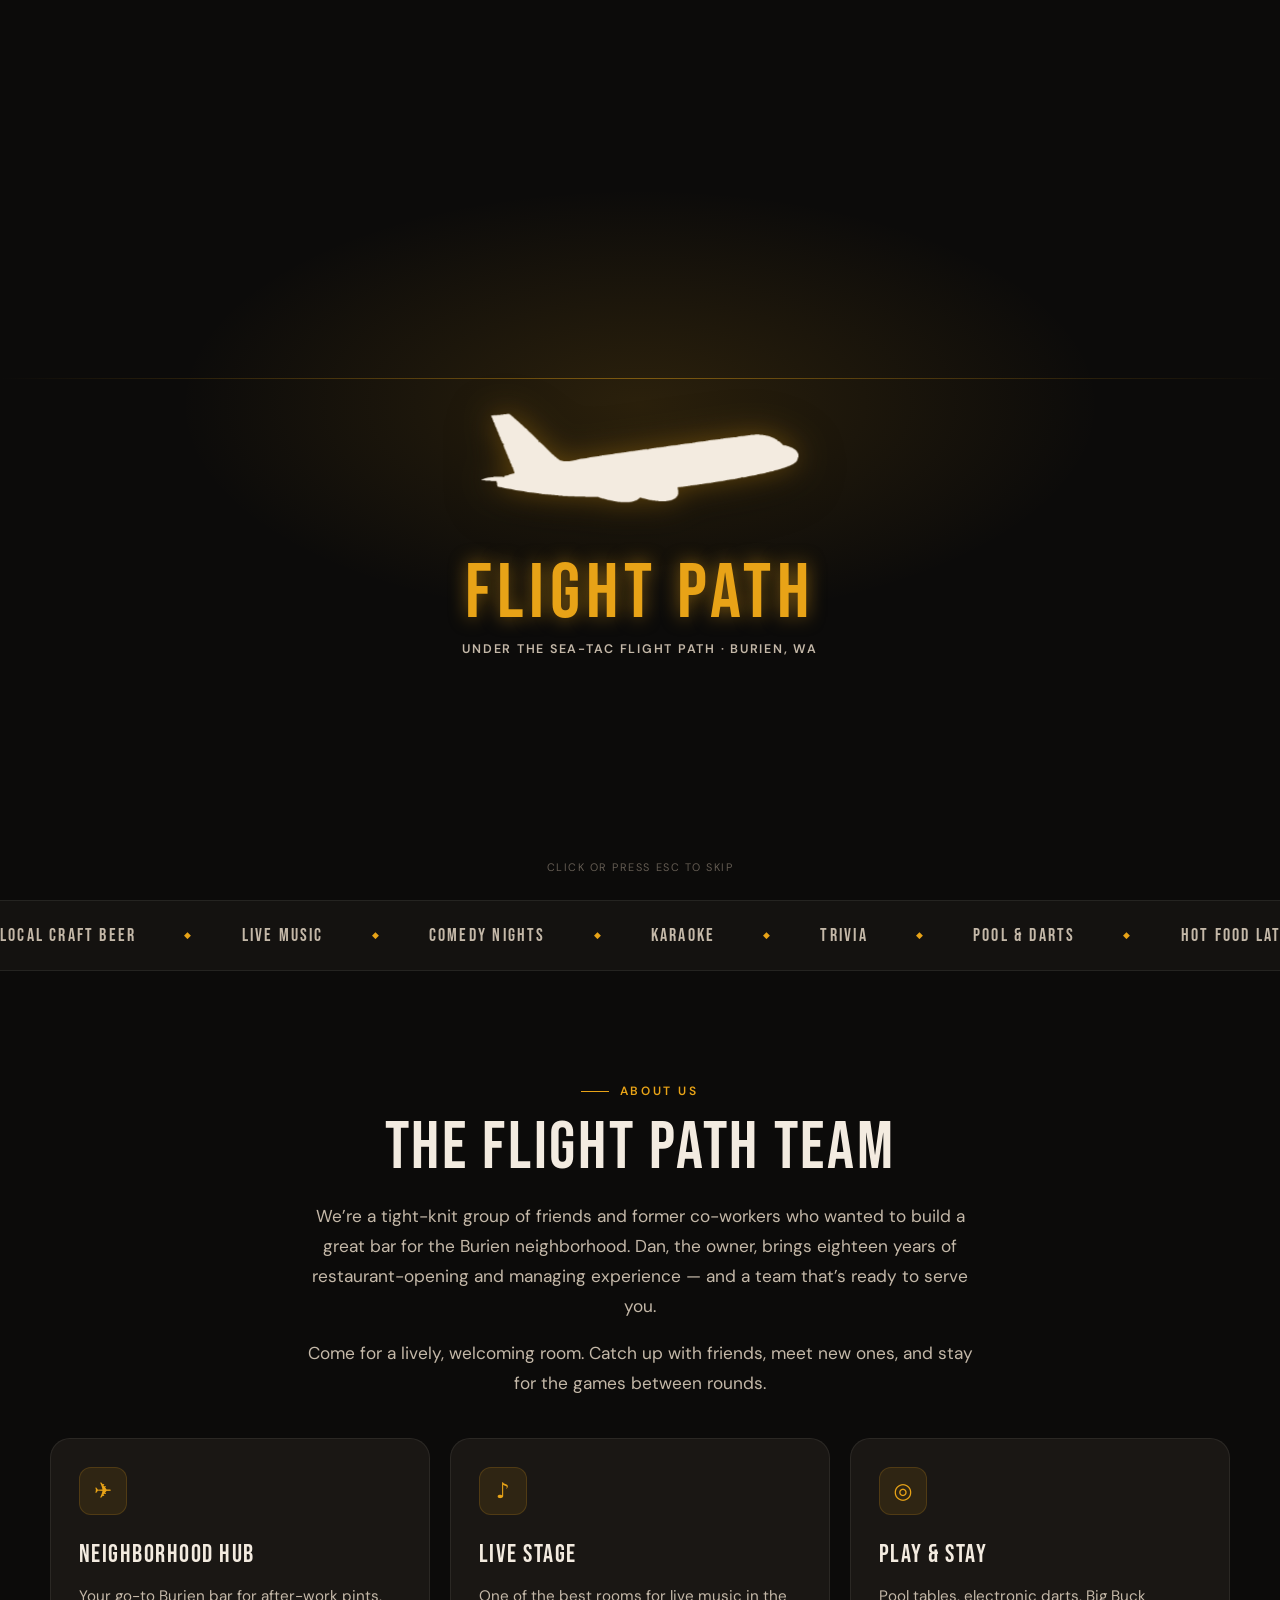
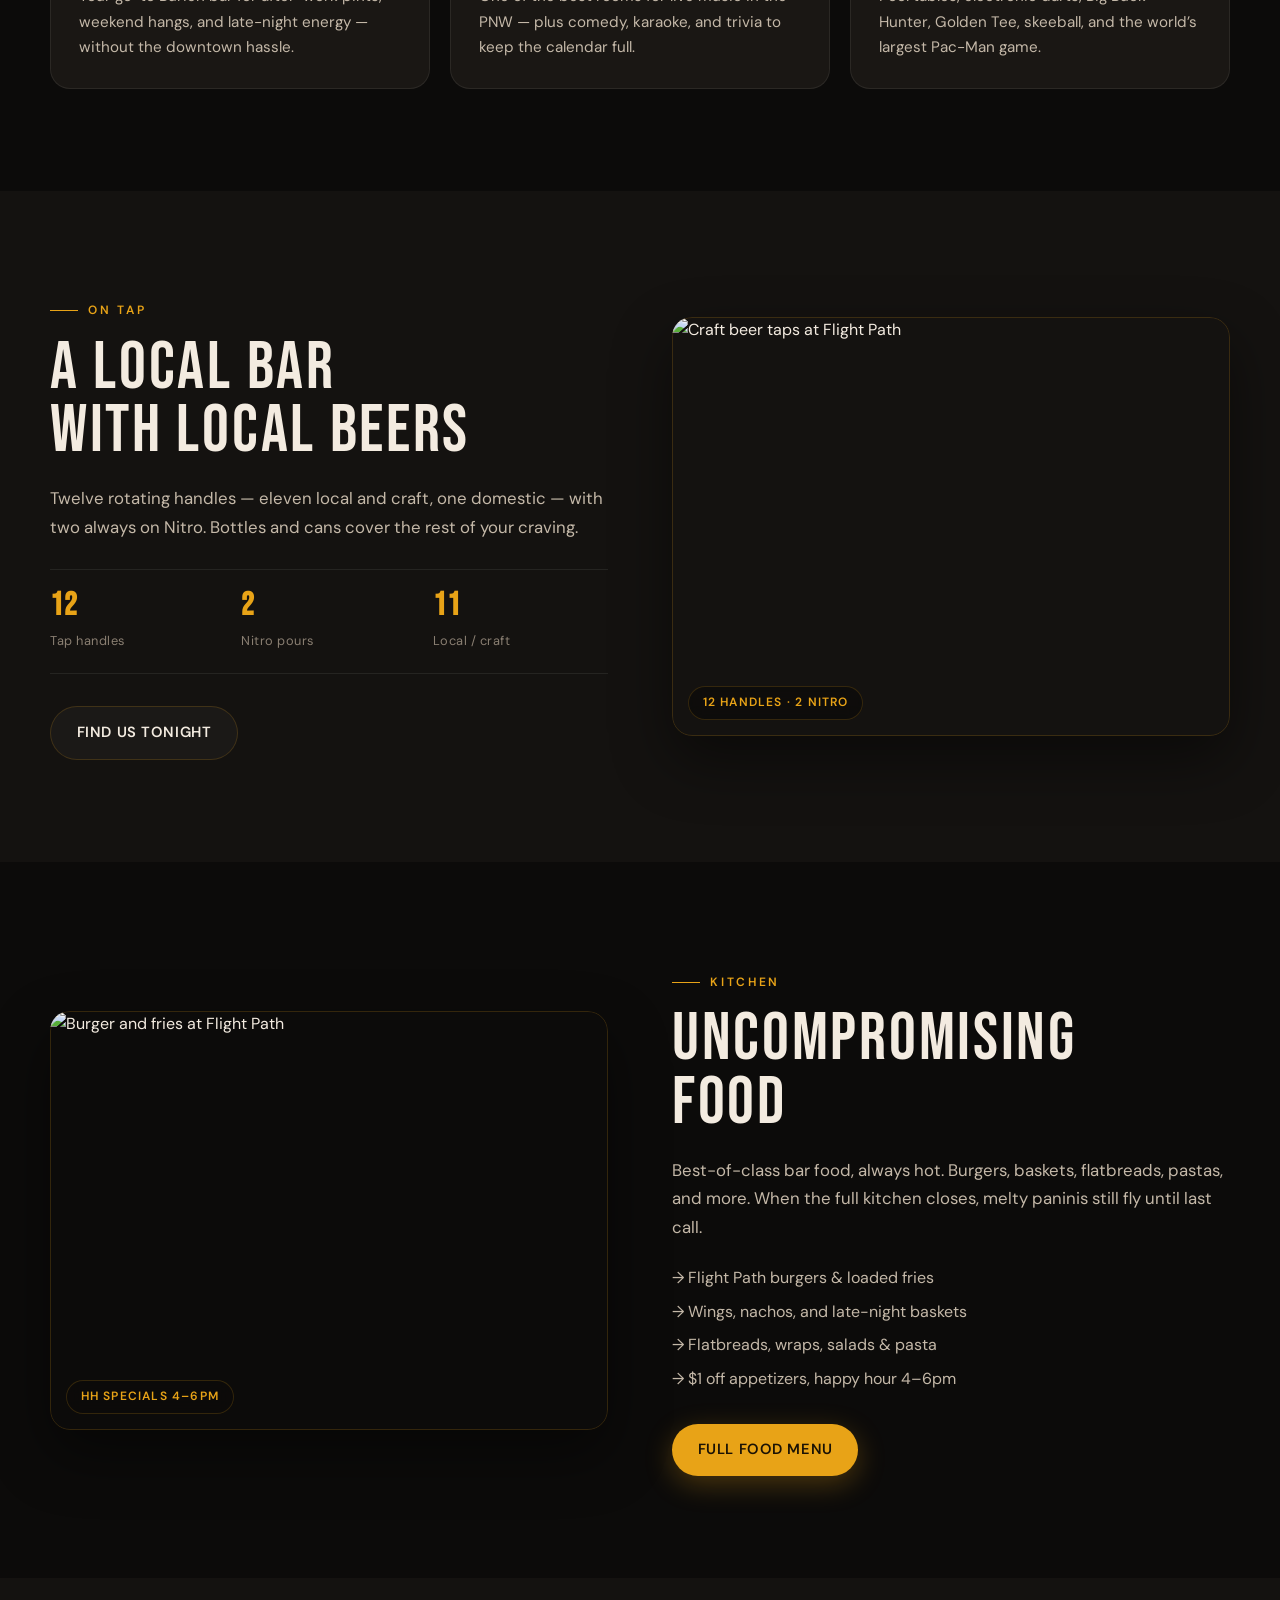
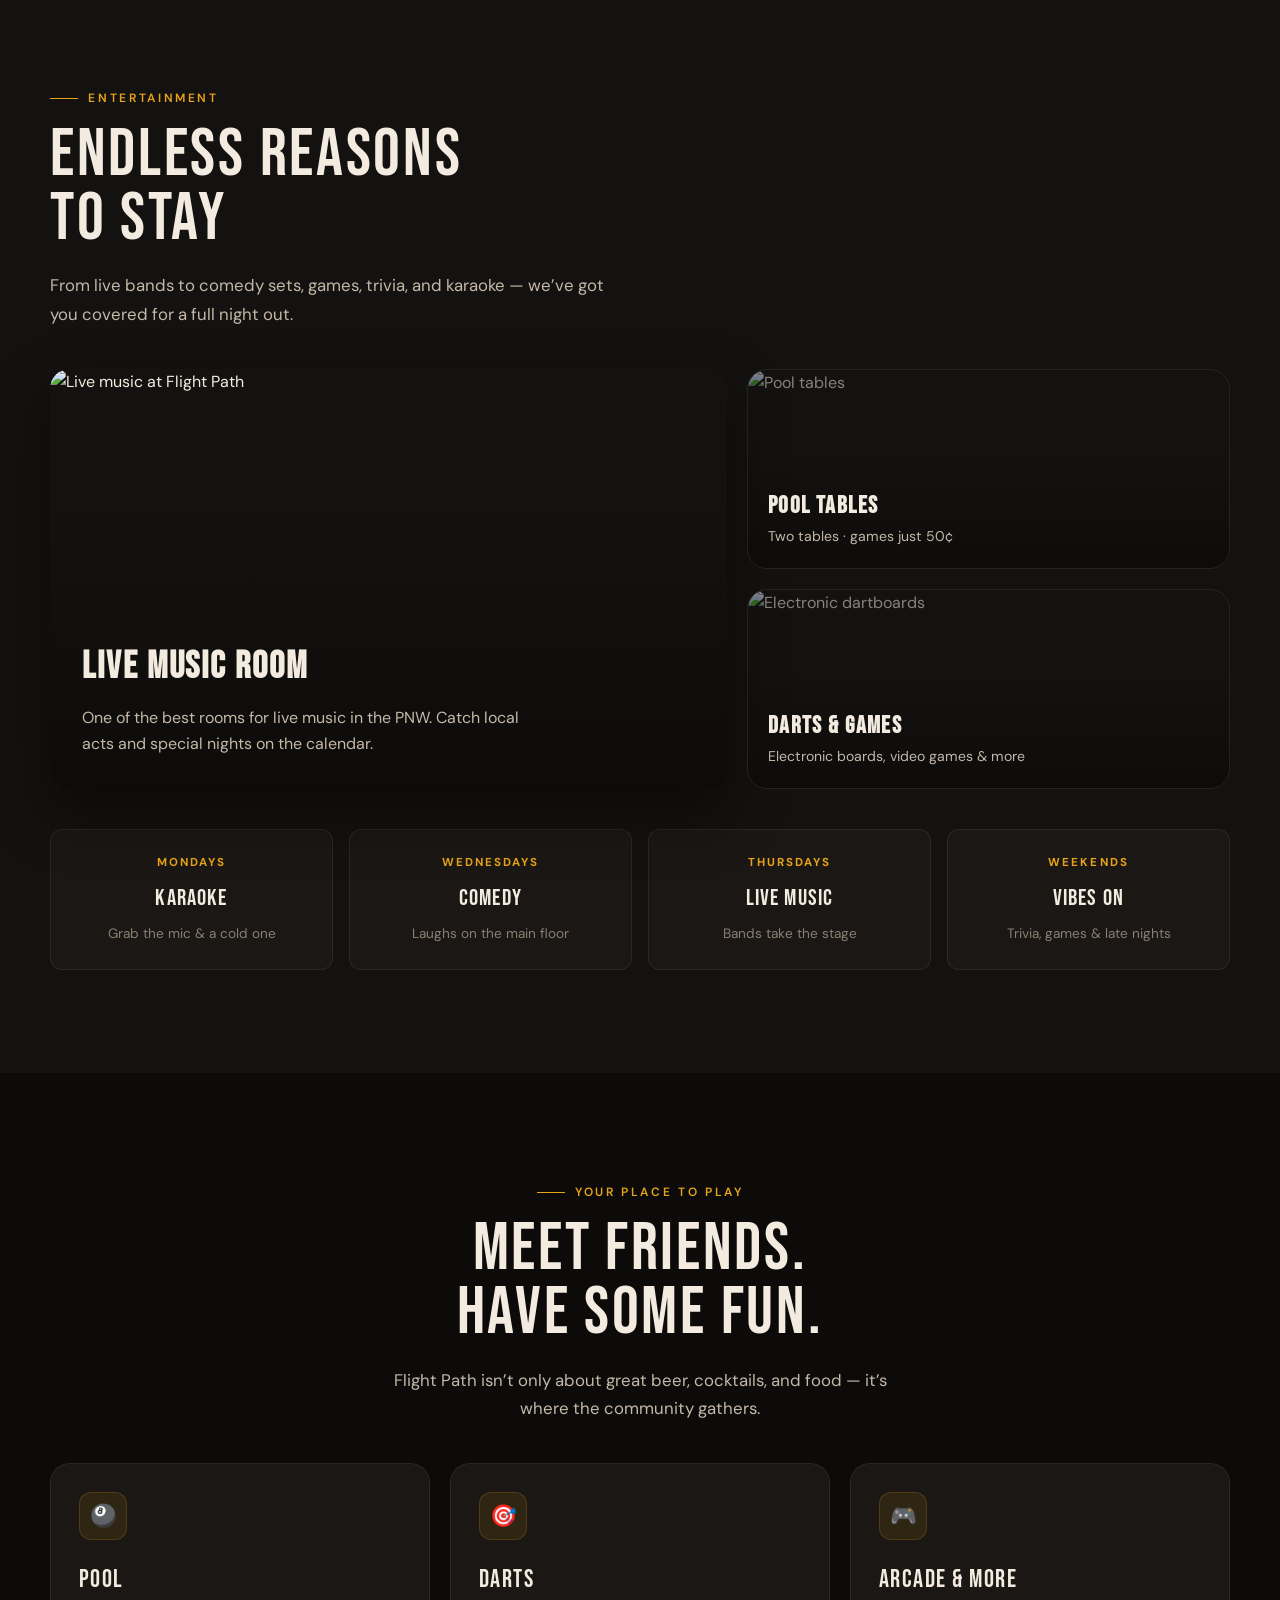
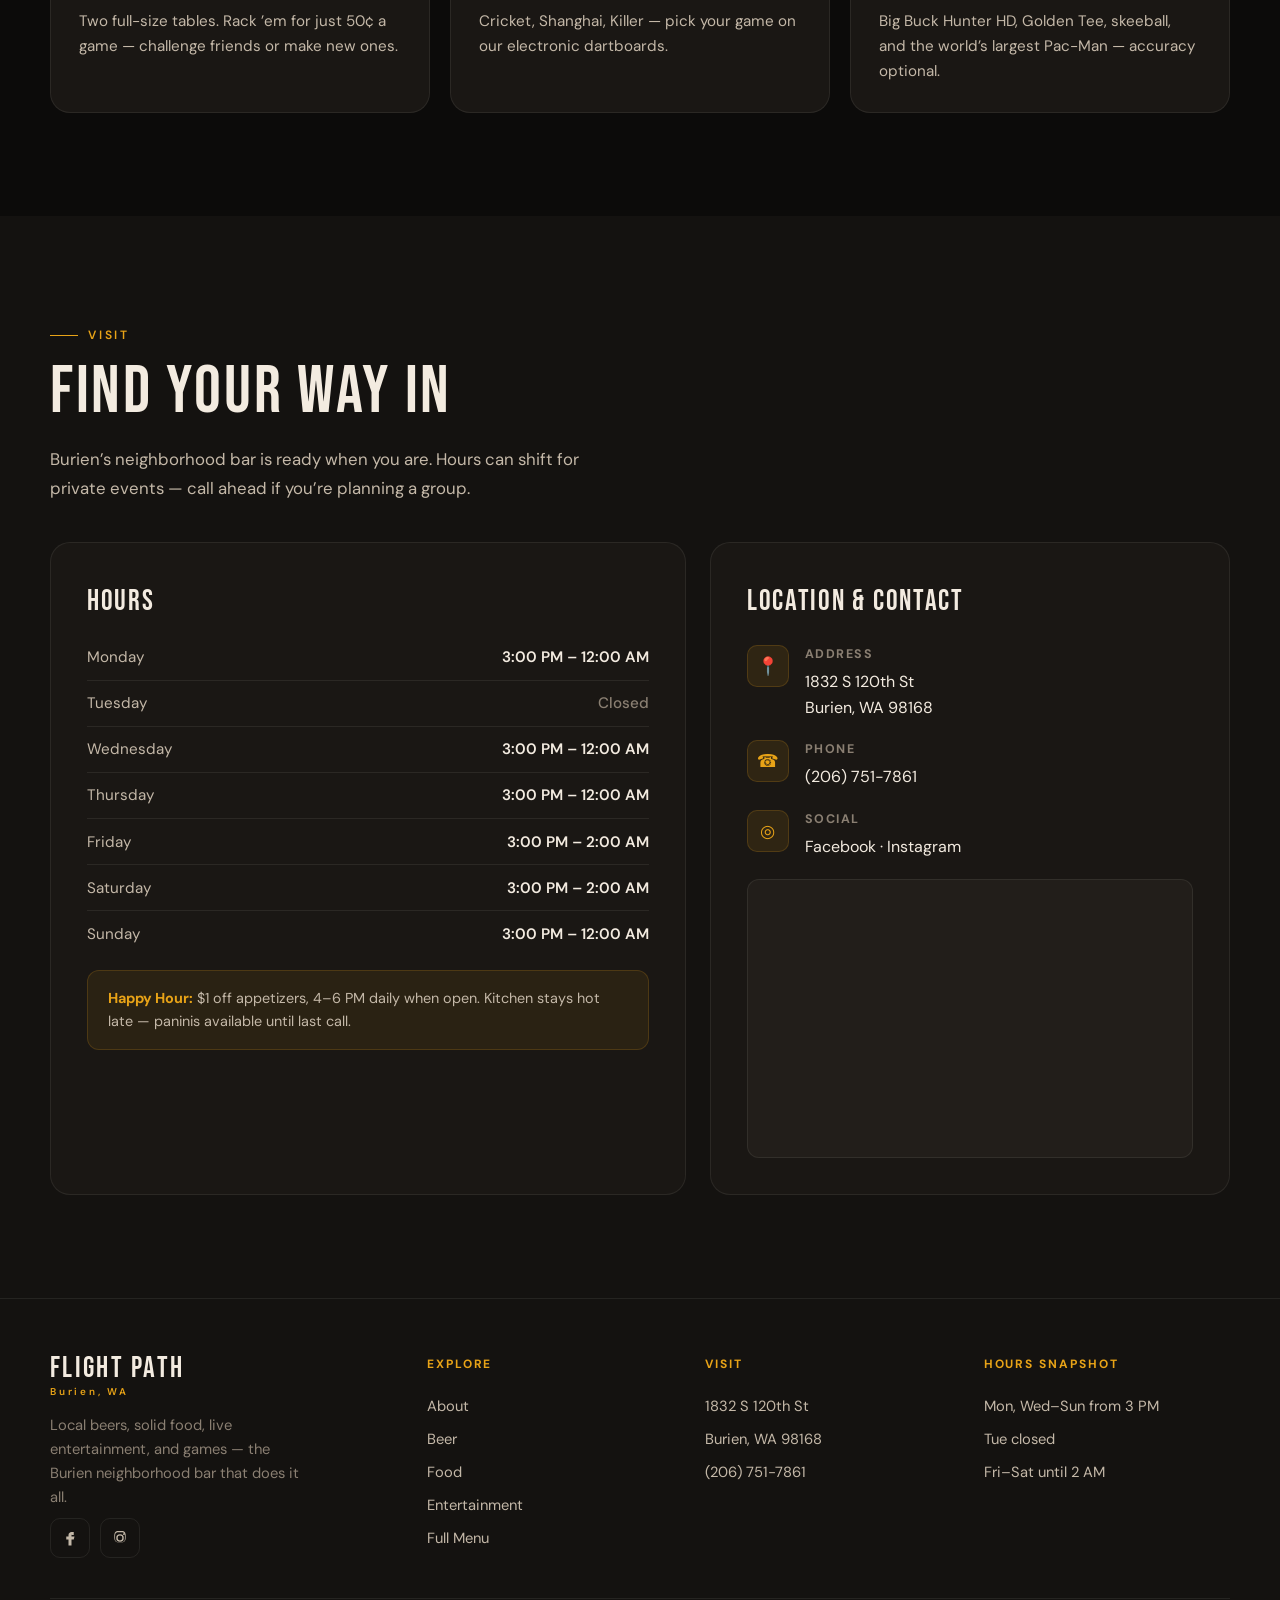
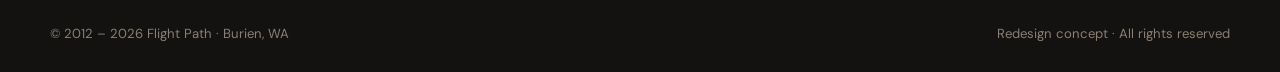
==== v2/index.html @ bf139ceb "Add Flight Path redesigns, logo animations, and site versions. Includes v1/v2/v3 homepage redesigns," ====
<!DOCTYPE html>
<html lang="en">
<head>
  <meta charset="UTF-8" />
  <meta name="viewport" content="width=device-width, initial-scale=1.0" />
  <title>Flight Path | Burien Neighborhood Bar</title>
  <meta name="description" content="Flight Path is Burien's neighborhood bar — local craft beer, uncompromising food, live music, comedy, trivia, karaoke, pool, and darts. 1832 S 120th St, Burien, WA." />
  <link rel="preconnect" href="https://fonts.googleapis.com" />
  <link rel="preconnect" href="https://fonts.gstatic.com" crossorigin />
  <link href="https://fonts.googleapis.com/css2?family=Bebas+Neue&family=Cormorant+Garamond:ital,wght@0,400;0,600;1,400&family=DM+Sans:ital,opsz,wght@0,9..40,400;0,9..40,500;0,9..40,600;0,9..40,700;1,9..40,400&display=swap" rel="stylesheet" />
  <link rel="stylesheet" href="styles.css" />
  <link rel="icon" href="https://i0.wp.com/flightpathburien.com/wp-content/uploads/2026/03/Flight_Path_Logo_2025.png?resize=64%2C64&ssl=1" />
  <!-- DEV: session skip disabled so intro plays every refresh. Restore later. -->
</head>
<body>
  <!-- Intro: Option D · Low-pass loop (Sea-Tac traffic) -->
  <div id="intro-splash" class="intro-splash intro-lowpass" aria-hidden="true">
    <div class="corridor-line" aria-hidden="true"></div>
    <div class="traffic" aria-hidden="true">
      <div class="mini m1">
        <img class="jet" src="../logo-anim/plane.png" alt="" width="320" height="240" />
      </div>
      <div class="mini m2">
        <img class="jet" src="../logo-anim/plane.png" alt="" width="320" height="240" />
      </div>
    </div>
    <div class="hero-pass" aria-hidden="true">
      <img class="jet" src="../logo-anim/plane.png" alt="" width="320" height="240" />
    </div>
    <div class="intro-title">
      <span class="intro-name">Flight Path</span>
      <span class="intro-sub">Under the Sea-Tac flight path · Burien, WA</span>
    </div>
    <p class="intro-skip-hint">Click or press Esc to skip</p>
  </div>

  <header class="site-header" id="header">
    <div class="header-inner">
      <a href="index.html" class="logo" aria-label="Flight Path home">
        <img
          src="https://i0.wp.com/flightpathburien.com/wp-content/uploads/2026/03/Flight_Path_Logo_2025-scaled.png?fit=400%2C200&ssl=1"
          alt="Flight Path logo"
          width="160"
          height="80"
        />
        <span class="logo-text">
          Flight Path
          <small>Burien, WA</small>
        </span>
      </a>

      <nav class="nav" id="nav" aria-label="Primary">
        <a href="#about">About</a>
        <a href="#beer">Beer</a>
        <a href="#food">Food</a>
        <a href="#entertainment">Entertainment</a>
        <a href="menu.html">Menu</a>
        <a href="#visit">Visit</a>
      </nav>

      <div class="header-cta">
        <a class="header-phone" href="tel:+12067517861">(206) 751-7861</a>
        <a class="btn btn-primary btn-sm" href="#visit">Plan Your Visit</a>
        <button class="nav-toggle" id="navToggle" aria-label="Open menu" aria-expanded="false">
          <span></span><span></span><span></span>
        </button>
      </div>
    </div>
  </header>

  <main>
    <!-- HERO -->
    <section class="hero" id="top">
      <div class="hero-bg" aria-hidden="true">
        <img
          src="https://i0.wp.com/flightpathburien.com/wp-content/uploads/2025/04/IMG_5285-scaled.jpeg?fit=2000%2C1400&ssl=1"
          alt=""
          width="2000"
          height="1400"
          fetchpriority="high"
        />
      </div>
      <div class="hero-grain" aria-hidden="true"></div>

      <div class="hero-content">
        <div class="hero-badge">Now Boarding · Burien Neighborhood Bar</div>
        <h1>Your Local Bar<br /><em>Just Got Better</em></h1>
        <div class="runway" aria-hidden="true">
          <span></span><span></span><span></span><span></span><span></span>
        </div>
        <p class="hero-sub">
          Live music, comedy, trivia, karaoke, local brews, stellar food, and plenty of games — everything you want in a neighborhood bar.
        </p>
        <div class="hero-actions">
          <a class="btn btn-primary" href="menu.html">View Food Menu</a>
          <a class="btn btn-ghost" href="#entertainment">Tonight’s Vibe</a>
        </div>
        <div class="hero-meta">
          <div>
            <strong>1832 S 120th St</strong>
            Burien, WA 98168
          </div>
          <div>
            <strong><a href="tel:+12067517861">(206) 751-7861</a></strong>
            Call for events &amp; parties
          </div>
          <div>
            <strong>Open Late</strong>
            Kitchen till last call
          </div>
        </div>

        <div class="scroll-hint" aria-hidden="true">
          <span>Scroll</span>
          <div class="line"></div>
        </div>
      </div>
    </section>

    <!-- Marquee -->
    <div class="feature-strip" aria-hidden="true">
      <div class="marquee">
        <span>Local Craft Beer</span>
        <span>Live Music</span>
        <span>Comedy Nights</span>
        <span>Karaoke</span>
        <span>Trivia</span>
        <span>Pool &amp; Darts</span>
        <span>Hot Food Late</span>
        <span>Nitro Taps</span>
        <span>Local Craft Beer</span>
        <span>Live Music</span>
        <span>Comedy Nights</span>
        <span>Karaoke</span>
        <span>Trivia</span>
        <span>Pool &amp; Darts</span>
        <span>Hot Food Late</span>
        <span>Nitro Taps</span>
      </div>
    </div>

    <!-- ABOUT -->
    <section class="section" id="about">
      <div class="container">
        <div class="about-intro reveal">
          <div class="section-label">About Us</div>
          <h2 class="section-title">The Flight Path Team</h2>
          <p>
            We’re a tight-knit group of friends and former co-workers who wanted to build a great bar for the Burien neighborhood.
            Dan, the owner, brings eighteen years of restaurant-opening and managing experience — and a team that’s ready to serve you.
          </p>
          <p style="margin-top: 1rem;">
            Come for a lively, welcoming room. Catch up with friends, meet new ones, and stay for the games between rounds.
          </p>
        </div>

        <div class="cards">
          <article class="card reveal">
            <div class="card-icon" aria-hidden="true">✈</div>
            <h3>Neighborhood Hub</h3>
            <p>Your go-to Burien bar for after-work pints, weekend hangs, and late-night energy — without the downtown hassle.</p>
          </article>
          <article class="card reveal">
            <div class="card-icon" aria-hidden="true">♪</div>
            <h3>Live Stage</h3>
            <p>One of the best rooms for live music in the PNW — plus comedy, karaoke, and trivia to keep the calendar full.</p>
          </article>
          <article class="card reveal">
            <div class="card-icon" aria-hidden="true">◎</div>
            <h3>Play &amp; Stay</h3>
            <p>Pool tables, electronic darts, Big Buck Hunter, Golden Tee, skeeball, and the world’s largest Pac-Man game.</p>
          </article>
        </div>
      </div>
    </section>

    <!-- BEER -->
    <section class="section" id="beer" style="background: var(--bg-elevated);">
      <div class="container">
        <div class="split reverse">
          <div class="split-media reveal">
            <img
              src="https://i0.wp.com/flightpathburien.com/wp-content/uploads/2016/08/flight-path-local-beer.jpg?fit=1200%2C800&ssl=1"
              alt="Craft beer taps at Flight Path"
              width="1200"
              height="800"
              loading="lazy"
            />
            <span class="tag">12 Handles · 2 Nitro</span>
          </div>
          <div class="split-body reveal">
            <div class="section-label">On Tap</div>
            <h2 class="section-title">A Local Bar<br />With Local Beers</h2>
            <p class="section-lead">
              Twelve rotating handles — eleven local and craft, one domestic — with two always on Nitro.
              Bottles and cans cover the rest of your craving.
            </p>
            <div class="stats">
              <div class="stat">
                <strong>12</strong>
                <span>Tap handles</span>
              </div>
              <div class="stat">
                <strong>2</strong>
                <span>Nitro pours</span>
              </div>
              <div class="stat">
                <strong>11</strong>
                <span>Local / craft</span>
              </div>
            </div>
            <a class="btn btn-ghost" href="#visit">Find Us Tonight</a>
          </div>
        </div>
      </div>
    </section>

    <!-- FOOD -->
    <section class="section" id="food">
      <div class="container">
        <div class="split">
          <div class="split-media reveal">
            <img
              src="https://i0.wp.com/flightpathburien.com/wp-content/uploads/2016/08/flight-path-food.jpg?fit=1200%2C800&ssl=1"
              alt="Burger and fries at Flight Path"
              width="1200"
              height="800"
              loading="lazy"
            />
            <span class="tag">HH specials 4–6pm</span>
          </div>
          <div class="split-body reveal">
            <div class="section-label">Kitchen</div>
            <h2 class="section-title">Uncompromising<br />Food</h2>
            <p class="section-lead">
              Best-of-class bar food, always hot. Burgers, baskets, flatbreads, pastas, and more.
              When the full kitchen closes, melty paninis still fly until last call.
            </p>
            <ul style="margin: 1.5rem 0 2rem; color: var(--cream-muted); display: grid; gap: 0.5rem;">
              <li>→ Flight Path burgers &amp; loaded fries</li>
              <li>→ Wings, nachos, and late-night baskets</li>
              <li>→ Flatbreads, wraps, salads &amp; pasta</li>
              <li>→ $1 off appetizers, happy hour 4–6pm</li>
            </ul>
            <a class="btn btn-primary" href="menu.html">Full Food Menu</a>
          </div>
        </div>
      </div>
    </section>

    <!-- ENTERTAINMENT -->
    <section class="section" id="entertainment" style="background: var(--bg-elevated);">
      <div class="container">
        <div class="reveal" style="max-width: 36rem; margin-bottom: 0.5rem;">
          <div class="section-label">Entertainment</div>
          <h2 class="section-title">Endless Reasons<br />To Stay</h2>
          <p class="section-lead">
            From live bands to comedy sets, games, trivia, and karaoke — we’ve got you covered for a full night out.
          </p>
        </div>

        <div class="entertain-grid">
          <article class="entertain-main reveal">
            <img
              src="https://i0.wp.com/flightpathburien.com/wp-content/uploads/2025/04/IMG_5285-scaled.jpeg?fit=1400%2C1000&ssl=1"
              alt="Live music at Flight Path"
              width="1400"
              height="1000"
              loading="lazy"
            />
            <div class="overlay">
              <h3>Live Music Room</h3>
              <p>One of the best rooms for live music in the PNW. Catch local acts and special nights on the calendar.</p>
            </div>
          </article>
          <div class="entertain-side">
            <article class="entertain-tile reveal">
              <img
                src="https://i0.wp.com/flightpathburien.com/wp-content/uploads/2017/11/flight-path-pool-tables.jpg?fit=900%2C600&ssl=1"
                alt="Pool tables"
                width="900"
                height="600"
                loading="lazy"
              />
              <div class="label">
                <h3>Pool Tables</h3>
                <p>Two tables · games just 50¢</p>
              </div>
            </article>
            <article class="entertain-tile reveal">
              <img
                src="https://i0.wp.com/flightpathburien.com/wp-content/uploads/2017/11/flight-path-darts.jpg?fit=900%2C600&ssl=1"
                alt="Electronic dartboards"
                width="900"
                height="600"
                loading="lazy"
              />
              <div class="label">
                <h3>Darts &amp; Games</h3>
                <p>Electronic boards, video games &amp; more</p>
              </div>
            </article>
          </div>
        </div>

        <div class="schedule reveal">
          <div class="schedule-item">
            <div class="day">Mondays</div>
            <h4>Karaoke</h4>
            <p>Grab the mic &amp; a cold one</p>
          </div>
          <div class="schedule-item">
            <div class="day">Wednesdays</div>
            <h4>Comedy</h4>
            <p>Laughs on the main floor</p>
          </div>
          <div class="schedule-item">
            <div class="day">Thursdays</div>
            <h4>Live Music</h4>
            <p>Bands take the stage</p>
          </div>
          <div class="schedule-item">
            <div class="day">Weekends</div>
            <h4>Vibes On</h4>
            <p>Trivia, games &amp; late nights</p>
          </div>
        </div>
      </div>
    </section>

    <!-- GAMES DETAIL -->
    <section class="section" id="games">
      <div class="container">
        <div class="reveal" style="text-align: center; max-width: 34rem; margin: 0 auto 0.5rem;">
          <div class="section-label" style="justify-content: center;">Your Place to Play</div>
          <h2 class="section-title">Meet Friends.<br />Have Some Fun.</h2>
          <p class="section-lead" style="margin-inline: auto;">
            Flight Path isn’t only about great beer, cocktails, and food — it’s where the community gathers.
          </p>
        </div>

        <div class="cards">
          <article class="card reveal">
            <div class="card-icon" aria-hidden="true">🎱</div>
            <h3>Pool</h3>
            <p>Two full-size tables. Rack ’em for just 50¢ a game — challenge friends or make new ones.</p>
          </article>
          <article class="card reveal">
            <div class="card-icon" aria-hidden="true">🎯</div>
            <h3>Darts</h3>
            <p>Cricket, Shanghai, Killer — pick your game on our electronic dartboards.</p>
          </article>
          <article class="card reveal">
            <div class="card-icon" aria-hidden="true">🎮</div>
            <h3>Arcade &amp; More</h3>
            <p>Big Buck Hunter HD, Golden Tee, skeeball, and the world’s largest Pac-Man — accuracy optional.</p>
          </article>
        </div>
      </div>
    </section>

    <!-- VISIT -->
    <section class="section" id="visit" style="background: var(--bg-elevated);">
      <div class="container">
        <div class="reveal">
          <div class="section-label">Visit</div>
          <h2 class="section-title">Find Your Way In</h2>
          <p class="section-lead">Burien’s neighborhood bar is ready when you are. Hours can shift for private events — call ahead if you’re planning a group.</p>
        </div>

        <div class="visit-grid">
          <div class="visit-card reveal">
            <h3>Hours</h3>
            <ul class="hours-list">
              <li><span class="day">Monday</span><span class="time">3:00 PM – 12:00 AM</span></li>
              <li><span class="day">Tuesday</span><span class="time closed">Closed</span></li>
              <li><span class="day">Wednesday</span><span class="time">3:00 PM – 12:00 AM</span></li>
              <li><span class="day">Thursday</span><span class="time">3:00 PM – 12:00 AM</span></li>
              <li><span class="day">Friday</span><span class="time">3:00 PM – 2:00 AM</span></li>
              <li><span class="day">Saturday</span><span class="time">3:00 PM – 2:00 AM</span></li>
              <li><span class="day">Sunday</span><span class="time">3:00 PM – 12:00 AM</span></li>
            </ul>
            <p class="menu-note" style="margin-top: 1.5rem;">
              <strong>Happy Hour:</strong> $1 off appetizers, 4–6 PM daily when open.
              Kitchen stays hot late — paninis available until last call.
            </p>
          </div>

          <div class="visit-card reveal">
            <h3>Location &amp; Contact</h3>
            <div class="contact-block">
              <div class="contact-row">
                <div class="contact-icon" aria-hidden="true">📍</div>
                <div>
                  <strong>Address</strong>
                  <p>1832 S 120th St<br />Burien, WA 98168</p>
                </div>
              </div>
              <div class="contact-row">
                <div class="contact-icon" aria-hidden="true">☎</div>
                <div>
                  <strong>Phone</strong>
                  <a href="tel:+12067517861">(206) 751-7861</a>
                </div>
              </div>
              <div class="contact-row">
                <div class="contact-icon" aria-hidden="true">◎</div>
                <div>
                  <strong>Social</strong>
                  <p>
                    <a href="https://www.facebook.com/flightpathburien" target="_blank" rel="noopener">Facebook</a>
                    ·
                    <a href="https://www.instagram.com/flightpathburien/" target="_blank" rel="noopener">Instagram</a>
                  </p>
                </div>
              </div>
            </div>
            <div class="map-embed">
              <iframe
                title="Map to Flight Path Burien"
                loading="lazy"
                referrerpolicy="no-referrer-when-downgrade"
                src="https://maps.google.com/maps?q=1832%20S%20120th%20St%2C%20Burien%2C%20WA%2098168&t=&z=15&ie=UTF8&iwloc=&output=embed"
              ></iframe>
            </div>
          </div>
        </div>
      </div>
    </section>
  </main>

  <footer class="site-footer">
    <div class="container">
      <div class="footer-grid">
        <div class="footer-brand">
          <div class="logo-text">
            Flight Path
            <small>Burien, WA</small>
          </div>
          <p>Local beers, solid food, live entertainment, and games — the Burien neighborhood bar that does it all.</p>
          <div class="social-links">
            <a href="https://www.facebook.com/flightpathburien" target="_blank" rel="noopener" aria-label="Facebook">
              <svg width="18" height="18" viewBox="0 0 24 24" fill="currentColor" aria-hidden="true"><path d="M14 8h3V4h-3c-2.2 0-4 1.8-4 4v2H7v4h3v8h4v-8h3l1-4h-4V8c0-.6.4-1 1-1z"/></svg>
            </a>
            <a href="https://www.instagram.com/flightpathburien/" target="_blank" rel="noopener" aria-label="Instagram">
              <svg width="18" height="18" viewBox="0 0 24 24" fill="currentColor" aria-hidden="true"><path d="M12 7a5 5 0 100 10 5 5 0 000-10zm0 8.2A3.2 3.2 0 1112 8.8a3.2 3.2 0 010 6.4zm6.4-8.5a1.2 1.2 0 11-2.4 0 1.2 1.2 0 012.4 0zM12 4.2c-1.7 0-1.9 0-2.6.1-.7 0-1.2.1-1.6.3-.5.2-.8.4-1.2.8-.4.4-.6.7-.8 1.2-.2.4-.3.9-.3 1.6 0 .7-.1.9-.1 2.6s0 1.9.1 2.6c0 .7.1 1.2.3 1.6.2.5.4.8.8 1.2.4.4.7.6 1.2.8.4.2.9.3 1.6.3.7 0 .9.1 2.6.1s1.9 0 2.6-.1c.7 0 1.2-.1 1.6-.3.5-.2.8-.4 1.2-.8.4-.4.6-.7.8-1.2.2-.4.3-.9.3-1.6 0-.7.1-.9.1-2.6s0-1.9-.1-2.6c0-.7-.1-1.2-.3-1.6-.2-.5-.4-.8-.8-1.2-.4-.4-.7-.6-1.2-.8-.4-.2-.9-.3-1.6-.3-.7 0-.9-.1-2.6-.1zm0-1.7c1.7 0 2 0 2.7.1.8 0 1.4.2 1.9.4.6.2 1 .5 1.5 1s.8.9 1 1.5c.2.5.3 1.1.4 1.9.1.7.1 1 .1 2.7s0 2-.1 2.7c0 .8-.2 1.4-.4 1.9-.2.6-.5 1-1 1.5s-.9.8-1.5 1c-.5.2-1.1.3-1.9.4-.7.1-1 .1-2.7.1s-2 0-2.7-.1c-.8 0-1.4-.2-1.9-.4-.6-.2-1-.5-1.5-1s-.8-.9-1-1.5c-.2-.5-.3-1.1-.4-1.9-.1-.7-.1-1-.1-2.7s0-2 .1-2.7c0-.8.2-1.4.4-1.9.2-.6.5-1 1-1.5s.9-.8 1.5-1c.5-.2 1.1-.3 1.9-.4.7-.1 1-.1 2.7-.1z"/></svg>
            </a>
          </div>
        </div>
        <div class="footer-col">
          <h4>Explore</h4>
          <a href="#about">About</a>
          <a href="#beer">Beer</a>
          <a href="#food">Food</a>
          <a href="#entertainment">Entertainment</a>
          <a href="menu.html">Full Menu</a>
        </div>
        <div class="footer-col">
          <h4>Visit</h4>
          <p>1832 S 120th St</p>
          <p>Burien, WA 98168</p>
          <a href="tel:+12067517861">(206) 751-7861</a>
        </div>
        <div class="footer-col">
          <h4>Hours Snapshot</h4>
          <p>Mon, Wed–Sun from 3 PM</p>
          <p>Tue closed</p>
          <p>Fri–Sat until 2 AM</p>
        </div>
      </div>
      <div class="footer-bottom">
        <span>© 2012 – 2026 Flight Path · Burien, WA</span>
        <span>Redesign concept · All rights reserved</span>
      </div>
    </div>
  </footer>

  <script src="script.js"></script>
</body>
</html>
---- v2/styles.css ----
/* ============================================
   Flight Path — Burien, WA
   Redesign 2026
   ============================================ */

:root {
  --bg: #0c0b0a;
  --bg-elevated: #141210;
  --bg-card: #1a1714;
  --bg-soft: #221e1a;
  --amber: #e8a317;
  --amber-hot: #f5b942;
  --amber-dim: #b87d0f;
  --cream: #f3ebe0;
  --cream-muted: #c4b8a8;
  --stone: #8a7f72;
  --border: rgba(232, 163, 23, 0.18);
  --border-soft: rgba(243, 235, 224, 0.08);
  --success: #6dbf7a;
  --font-display: "Bebas Neue", "Impact", sans-serif;
  --font-body: "DM Sans", system-ui, sans-serif;
  --font-serif: "Cormorant Garamond", Georgia, serif;
  --radius: 12px;
  --radius-lg: 20px;
  --shadow: 0 24px 60px rgba(0, 0, 0, 0.45);
  --header-h: 76px;
  --max: 1180px;
  --ease: cubic-bezier(0.22, 1, 0.36, 1);
}

*,
*::before,
*::after {
  box-sizing: border-box;
  margin: 0;
  padding: 0;
}

html {
  scroll-behavior: smooth;
  scroll-padding-top: calc(var(--header-h) + 16px);
}

body {
  font-family: var(--font-body);
  background: var(--bg);
  color: var(--cream);
  line-height: 1.6;
  font-size: 16px;
  overflow-x: hidden;
  -webkit-font-smoothing: antialiased;
}

img {
  max-width: 100%;
  display: block;
}

a {
  color: inherit;
  text-decoration: none;
}

button {
  font-family: inherit;
  cursor: pointer;
  border: none;
  background: none;
  color: inherit;
}

ul {
  list-style: none;
}

/* ---- Utilities ---- */
.container {
  width: min(100% - 2.5rem, var(--max));
  margin-inline: auto;
}

.section {
  padding: clamp(4rem, 8vw, 7rem) 0;
  position: relative;
}

.section-label {
  display: inline-flex;
  align-items: center;
  gap: 0.65rem;
  font-size: 0.75rem;
  letter-spacing: 0.22em;
  text-transform: uppercase;
  color: var(--amber);
  font-weight: 600;
  margin-bottom: 1rem;
}

.section-label::before {
  content: "";
  width: 28px;
  height: 1px;
  background: var(--amber);
}

.section-title {
  font-family: var(--font-display);
  font-size: clamp(2.6rem, 6vw, 4.2rem);
  letter-spacing: 0.04em;
  line-height: 0.95;
  font-weight: 400;
  margin-bottom: 1.25rem;
}

.section-lead {
  color: var(--cream-muted);
  font-size: 1.05rem;
  max-width: 36rem;
  line-height: 1.7;
}

.btn {
  display: inline-flex;
  align-items: center;
  justify-content: center;
  gap: 0.5rem;
  padding: 0.9rem 1.6rem;
  border-radius: 999px;
  font-weight: 600;
  font-size: 0.92rem;
  letter-spacing: 0.04em;
  text-transform: uppercase;
  transition: transform 0.25s var(--ease), background 0.25s, color 0.25s, border-color 0.25s, box-shadow 0.25s;
}

.btn:hover {
  transform: translateY(-2px);
}

.btn-primary {
  background: var(--amber);
  color: #1a1205;
  box-shadow: 0 8px 28px rgba(232, 163, 23, 0.28);
}

.btn-primary:hover {
  background: var(--amber-hot);
  box-shadow: 0 12px 32px rgba(232, 163, 23, 0.4);
}

.btn-ghost {
  border: 1px solid var(--border);
  color: var(--cream);
  background: rgba(255, 255, 255, 0.03);
}

.btn-ghost:hover {
  border-color: var(--amber);
  color: var(--amber);
  background: rgba(232, 163, 23, 0.08);
}

.btn-sm {
  padding: 0.65rem 1.15rem;
  font-size: 0.8rem;
}

/* ---- Runway accent line ---- */
.runway {
  display: flex;
  gap: 10px;
  align-items: center;
  justify-content: center;
  margin: 1.5rem 0;
}

.runway span {
  width: 28px;
  height: 3px;
  background: var(--amber);
  border-radius: 2px;
  opacity: 0.85;
  animation: blink 1.8s ease-in-out infinite;
}

.runway span:nth-child(2) { animation-delay: 0.15s; }
.runway span:nth-child(3) { animation-delay: 0.3s; }
.runway span:nth-child(4) { animation-delay: 0.45s; }
.runway span:nth-child(5) { animation-delay: 0.6s; }

@keyframes blink {
  0%, 100% { opacity: 0.35; }
  50% { opacity: 1; }
}

/* ---- Header ---- */
.site-header {
  position: fixed;
  top: 0;
  left: 0;
  right: 0;
  z-index: 1000;
  height: var(--header-h);
  display: flex;
  align-items: center;
  transition: background 0.35s, border-color 0.35s, backdrop-filter 0.35s;
  border-bottom: 1px solid transparent;
}

.site-header.scrolled {
  background: rgba(12, 11, 10, 0.88);
  backdrop-filter: blur(16px);
  border-bottom-color: var(--border-soft);
}

.header-inner {
  width: min(100% - 2rem, var(--max));
  margin-inline: auto;
  display: flex;
  align-items: center;
  justify-content: space-between;
  gap: 1.5rem;
}

.logo {
  display: flex;
  align-items: center;
  gap: 0.75rem;
  z-index: 1001;
}

.logo img {
  height: 60px;
  width: auto;
  object-fit: contain;
  filter: drop-shadow(0 2px 8px rgba(0, 0, 0, 0.4));
}

.logo-text {
  font-family: var(--font-display);
  font-size: 1.55rem;
  letter-spacing: 0.08em;
  line-height: 1;
}

/* Header: logo image only (no text wordmark) */
.site-header .logo-text {
  display: none;
}

.logo-text small {
  display: block;
  font-family: var(--font-body);
  font-size: 0.62rem;
  letter-spacing: 0.28em;
  color: var(--amber);
  font-weight: 600;
  margin-top: 0.2rem;
}

.nav {
  display: flex;
  align-items: center;
  gap: 0.15rem;
}

.nav a {
  padding: 0.5rem 0.85rem;
  font-size: 0.88rem;
  font-weight: 500;
  color: var(--cream-muted);
  border-radius: 999px;
  transition: color 0.2s, background 0.2s;
}

.nav a:hover,
.nav a.active {
  color: var(--cream);
  background: rgba(255, 255, 255, 0.05);
}

.header-cta {
  display: flex;
  align-items: center;
  gap: 0.75rem;
}

.header-phone {
  display: none;
  font-size: 0.88rem;
  color: var(--cream-muted);
  font-weight: 500;
}

.header-phone:hover {
  color: var(--amber);
}

.nav-toggle {
  display: none;
  width: 44px;
  height: 44px;
  border-radius: 10px;
  border: 1px solid var(--border-soft);
  align-items: center;
  justify-content: center;
  flex-direction: column;
  gap: 5px;
  z-index: 1001;
  background: rgba(255, 255, 255, 0.03);
}

.nav-toggle span {
  display: block;
  width: 18px;
  height: 2px;
  background: var(--cream);
  border-radius: 2px;
  transition: transform 0.3s, opacity 0.3s;
}

.nav-toggle.open span:nth-child(1) {
  transform: translateY(7px) rotate(45deg);
}
.nav-toggle.open span:nth-child(2) {
  opacity: 0;
}
.nav-toggle.open span:nth-child(3) {
  transform: translateY(-7px) rotate(-45deg);
}

/* ---- Hero ---- */
.hero {
  min-height: 100vh;
  min-height: 100dvh;
  display: flex;
  flex-direction: column;
  align-items: center;
  justify-content: center;
  position: relative;
  padding: calc(var(--header-h) + 1.25rem) 1.25rem 1.5rem;
  overflow: hidden;
}

.hero-bg {
  position: absolute;
  inset: 0;
  z-index: 0;
}

.hero-bg img {
  width: 100%;
  height: 100%;
  object-fit: cover;
  object-position: center 40%;
  filter: brightness(0.35) saturate(0.85);
  transform: scale(1.04);
}

.hero-bg::after {
  content: "";
  position: absolute;
  inset: 0;
  background:
    linear-gradient(180deg, rgba(12, 11, 10, 0.55) 0%, rgba(12, 11, 10, 0.25) 40%, rgba(12, 11, 10, 0.92) 100%),
    radial-gradient(ellipse 80% 50% at 50% 20%, rgba(232, 163, 23, 0.12), transparent 60%);
}

.hero-grain {
  position: absolute;
  inset: 0;
  opacity: 0.07;
  pointer-events: none;
  background-image: url("data:image/svg+xml,%3Csvg viewBox='0 0 200 200' xmlns='http://www.w3.org/2000/svg'%3E%3Cfilter id='n'%3E%3CfeTurbulence type='fractalNoise' baseFrequency='0.85' numOctaves='4' stitchTiles='stitch'/%3E%3C/filter%3E%3Crect width='100%25' height='100%25' filter='url(%23n)'/%3E%3C/svg%3E");
  z-index: 1;
}

.hero-content {
  position: relative;
  z-index: 2;
  text-align: center;
  max-width: 820px;
  width: 100%;
  display: flex;
  flex-direction: column;
  align-items: center;
}

.hero-badge {
  display: inline-flex;
  align-items: center;
  gap: 0.5rem;
  padding: 0.45rem 1rem;
  border-radius: 999px;
  border: 1px solid var(--border);
  background: rgba(232, 163, 23, 0.08);
  color: var(--amber);
  font-size: clamp(0.68rem, 2.2vw, 0.78rem);
  font-weight: 600;
  letter-spacing: 0.12em;
  text-transform: uppercase;
  margin-bottom: 1.25rem;
  max-width: 100%;
  text-align: center;
}

.hero-badge::before {
  content: "";
  width: 7px;
  height: 7px;
  flex-shrink: 0;
  border-radius: 50%;
  background: var(--amber);
  box-shadow: 0 0 10px var(--amber);
  animation: pulse 2s ease-in-out infinite;
}

@keyframes pulse {
  0%, 100% { opacity: 1; transform: scale(1); }
  50% { opacity: 0.5; transform: scale(0.85); }
}

.hero h1 {
  font-family: var(--font-display);
  font-size: clamp(2.75rem, 10vw, 7rem);
  letter-spacing: 0.04em;
  line-height: 0.92;
  font-weight: 400;
  margin-bottom: 1rem;
  max-width: 100%;
}

.hero h1 em {
  font-style: normal;
  color: var(--amber);
}

.hero-sub {
  font-family: var(--font-serif);
  font-size: clamp(1.05rem, 2.4vw, 1.55rem);
  color: var(--cream-muted);
  font-weight: 400;
  max-width: 34rem;
  margin: 0 auto 1.5rem;
  line-height: 1.5;
  padding-inline: 0.25rem;
}

.hero-actions {
  display: flex;
  flex-wrap: wrap;
  gap: 0.75rem;
  justify-content: center;
  margin-bottom: 1.75rem;
  width: 100%;
}

.hero-actions .btn {
  min-width: min(100%, 11.5rem);
}

.hero-meta {
  display: flex;
  flex-wrap: wrap;
  gap: 1.25rem 2rem;
  justify-content: center;
  color: var(--stone);
  font-size: 0.88rem;
  width: 100%;
  max-width: 42rem;
}

.hero-meta > div {
  min-width: 8.5rem;
  flex: 1 1 auto;
  max-width: 12rem;
}

.hero-meta strong {
  display: block;
  color: var(--cream);
  font-weight: 600;
  font-size: 0.95rem;
  margin-bottom: 0.15rem;
}

.hero-meta strong a {
  color: inherit;
  transition: color 0.2s;
}

.hero-meta strong a:hover {
  color: var(--amber);
}

/* In-flow under phone/meta — never overlaps content */
.scroll-hint {
  position: relative;
  z-index: 2;
  display: flex;
  flex-direction: column;
  align-items: center;
  gap: 0.4rem;
  margin-top: 1.75rem;
  color: var(--stone);
  font-size: 0.7rem;
  letter-spacing: 0.18em;
  text-transform: uppercase;
}

.scroll-hint .line {
  width: 1px;
  height: 32px;
  background: linear-gradient(to bottom, var(--amber), transparent);
  animation: scrollLine 1.8s ease-in-out infinite;
}

@keyframes scrollLine {
  0% { transform: scaleY(0); transform-origin: top; opacity: 0; }
  40% { transform: scaleY(1); transform-origin: top; opacity: 1; }
  60% { transform: scaleY(1); transform-origin: bottom; opacity: 1; }
  100% { transform: scaleY(0); transform-origin: bottom; opacity: 0; }
}

/* ---- Feature strip ---- */
.feature-strip {
  border-block: 1px solid var(--border-soft);
  background: var(--bg-elevated);
  padding: 1.25rem 0;
  overflow: hidden;
}

.marquee {
  display: flex;
  gap: 3rem;
  width: max-content;
  animation: marquee 32s linear infinite;
}

.marquee span {
  font-family: var(--font-display);
  font-size: 1.15rem;
  letter-spacing: 0.12em;
  color: var(--cream-muted);
  white-space: nowrap;
  display: flex;
  align-items: center;
  gap: 3rem;
}

.marquee span::after {
  content: "◆";
  color: var(--amber);
  font-size: 0.55rem;
}

@keyframes marquee {
  from { transform: translateX(0); }
  to { transform: translateX(-50%); }
}

/* ---- Split sections ---- */
.split {
  display: grid;
  grid-template-columns: 1fr 1fr;
  gap: clamp(2rem, 5vw, 4rem);
  align-items: center;
}

.split.reverse .split-media {
  order: 2;
}

.split-media {
  position: relative;
  border-radius: var(--radius-lg);
  overflow: hidden;
  aspect-ratio: 4 / 3;
  box-shadow: var(--shadow);
}

.split-media img {
  width: 100%;
  height: 100%;
  object-fit: cover;
  transition: transform 0.7s var(--ease);
}

.split-media:hover img {
  transform: scale(1.04);
}

.split-media::after {
  content: "";
  position: absolute;
  inset: 0;
  border: 1px solid var(--border);
  border-radius: inherit;
  pointer-events: none;
}

.split-media .tag {
  position: absolute;
  bottom: 1rem;
  left: 1rem;
  z-index: 2;
  padding: 0.4rem 0.85rem;
  background: rgba(12, 11, 10, 0.75);
  backdrop-filter: blur(8px);
  border: 1px solid var(--border);
  border-radius: 999px;
  font-size: 0.75rem;
  letter-spacing: 0.1em;
  text-transform: uppercase;
  color: var(--amber);
  font-weight: 600;
}

.split-body .stats {
  display: grid;
  grid-template-columns: repeat(3, 1fr);
  gap: 1rem;
  margin: 1.75rem 0 2rem;
  padding: 1.25rem 0;
  border-block: 1px solid var(--border-soft);
}

.stat strong {
  display: block;
  font-family: var(--font-display);
  font-size: 2rem;
  letter-spacing: 0.04em;
  color: var(--amber);
  line-height: 1;
  margin-bottom: 0.3rem;
}

.stat span {
  font-size: 0.8rem;
  color: var(--stone);
  letter-spacing: 0.04em;
}

/* ---- Cards grid ---- */
.cards {
  display: grid;
  grid-template-columns: repeat(3, 1fr);
  gap: 1.25rem;
  margin-top: 2.5rem;
}

.card {
  background: var(--bg-card);
  border: 1px solid var(--border-soft);
  border-radius: var(--radius-lg);
  padding: 1.75rem;
  transition: border-color 0.3s, transform 0.3s var(--ease), box-shadow 0.3s;
  position: relative;
  overflow: hidden;
}

.card::before {
  content: "";
  position: absolute;
  top: 0;
  left: 0;
  right: 0;
  height: 2px;
  background: linear-gradient(90deg, transparent, var(--amber), transparent);
  opacity: 0;
  transition: opacity 0.3s;
}

.card:hover {
  border-color: var(--border);
  transform: translateY(-4px);
  box-shadow: var(--shadow);
}

.card:hover::before {
  opacity: 1;
}

.card-icon {
  width: 48px;
  height: 48px;
  border-radius: 12px;
  background: rgba(232, 163, 23, 0.1);
  border: 1px solid var(--border);
  display: grid;
  place-items: center;
  margin-bottom: 1.25rem;
  color: var(--amber);
  font-size: 1.35rem;
}

.card h3 {
  font-family: var(--font-display);
  font-size: 1.55rem;
  letter-spacing: 0.06em;
  margin-bottom: 0.6rem;
  font-weight: 400;
}

.card p {
  color: var(--cream-muted);
  font-size: 0.95rem;
  line-height: 1.65;
}

/* ---- Entertainment ---- */
.entertain-grid {
  display: grid;
  grid-template-columns: 1.4fr 1fr;
  gap: 1.25rem;
  margin-top: 2.5rem;
}

.entertain-main {
  position: relative;
  border-radius: var(--radius-lg);
  overflow: hidden;
  min-height: 420px;
  box-shadow: var(--shadow);
}

.entertain-main img {
  width: 100%;
  height: 100%;
  object-fit: cover;
  position: absolute;
  inset: 0;
}

.entertain-main .overlay {
  position: absolute;
  inset: 0;
  background: linear-gradient(180deg, transparent 30%, rgba(12, 11, 10, 0.92) 100%);
  display: flex;
  flex-direction: column;
  justify-content: flex-end;
  padding: 2rem;
}

.entertain-main h3 {
  font-family: var(--font-display);
  font-size: 2.4rem;
  letter-spacing: 0.05em;
  margin-bottom: 0.5rem;
}

.entertain-main p {
  color: var(--cream-muted);
  max-width: 28rem;
}

.entertain-side {
  display: grid;
  grid-template-rows: 1fr 1fr;
  gap: 1.25rem;
}

.entertain-tile {
  position: relative;
  border-radius: var(--radius-lg);
  overflow: hidden;
  min-height: 200px;
  border: 1px solid var(--border-soft);
}

.entertain-tile img {
  width: 100%;
  height: 100%;
  object-fit: cover;
  position: absolute;
  inset: 0;
  filter: brightness(0.55);
  transition: filter 0.4s, transform 0.5s var(--ease);
}

.entertain-tile:hover img {
  filter: brightness(0.7);
  transform: scale(1.05);
}

.entertain-tile .label {
  position: absolute;
  inset: 0;
  display: flex;
  flex-direction: column;
  justify-content: flex-end;
  padding: 1.25rem;
  background: linear-gradient(transparent 40%, rgba(12, 11, 10, 0.85));
  z-index: 1;
}

.entertain-tile h3 {
  font-family: var(--font-display);
  font-size: 1.5rem;
  letter-spacing: 0.06em;
}

.entertain-tile p {
  color: var(--cream-muted);
  font-size: 0.88rem;
}

/* ---- Weekly schedule ---- */
.schedule {
  display: grid;
  grid-template-columns: repeat(4, 1fr);
  gap: 1rem;
  margin-top: 2.5rem;
}

.schedule-item {
  background: var(--bg-card);
  border: 1px solid var(--border-soft);
  border-radius: var(--radius);
  padding: 1.5rem 1.25rem;
  text-align: center;
  transition: border-color 0.3s, background 0.3s;
}

.schedule-item:hover {
  border-color: var(--border);
  background: var(--bg-soft);
}

.schedule-item .day {
  font-size: 0.72rem;
  letter-spacing: 0.18em;
  text-transform: uppercase;
  color: var(--amber);
  font-weight: 700;
  margin-bottom: 0.5rem;
}

.schedule-item h4 {
  font-family: var(--font-display);
  font-size: 1.45rem;
  letter-spacing: 0.05em;
  margin-bottom: 0.4rem;
  font-weight: 400;
}

.schedule-item p {
  color: var(--stone);
  font-size: 0.85rem;
}

/* ---- Menu preview / full menu ---- */
.menu-tabs {
  display: flex;
  flex-wrap: wrap;
  gap: 0.5rem;
  margin: 2rem 0 1.75rem;
}

.menu-tab {
  padding: 0.55rem 1.1rem;
  border-radius: 999px;
  border: 1px solid var(--border-soft);
  font-size: 0.85rem;
  font-weight: 500;
  color: var(--cream-muted);
  transition: all 0.2s;
  background: transparent;
}

.menu-tab:hover {
  border-color: var(--border);
  color: var(--cream);
}

.menu-tab.active {
  background: var(--amber);
  border-color: var(--amber);
  color: #1a1205;
  font-weight: 600;
}

.menu-category {
  display: none;
}

.menu-category.active {
  display: block;
  animation: fadeIn 0.4s var(--ease);
}

@keyframes fadeIn {
  from { opacity: 0; transform: translateY(8px); }
  to { opacity: 1; transform: none; }
}

.menu-grid {
  display: grid;
  grid-template-columns: 1fr 1fr;
  gap: 0.75rem 2rem;
}

.menu-item {
  display: grid;
  grid-template-columns: 1fr auto;
  gap: 0.25rem 1rem;
  padding: 1rem 0;
  border-bottom: 1px solid var(--border-soft);
}

.menu-item:last-child {
  border-bottom: none;
}

.menu-item h4 {
  font-size: 1.05rem;
  font-weight: 600;
  letter-spacing: 0.01em;
}

.menu-item .price {
  font-family: var(--font-display);
  font-size: 1.2rem;
  color: var(--amber);
  letter-spacing: 0.04em;
}

.menu-item .desc {
  grid-column: 1 / -1;
  color: var(--stone);
  font-size: 0.88rem;
  line-height: 1.5;
}

.menu-note {
  margin-top: 1.5rem;
  padding: 1rem 1.25rem;
  background: rgba(232, 163, 23, 0.08);
  border: 1px solid var(--border);
  border-radius: var(--radius);
  color: var(--cream-muted);
  font-size: 0.9rem;
}

.menu-note strong {
  color: var(--amber);
}

/* ---- Visit / hours ---- */
.visit-grid {
  display: grid;
  grid-template-columns: 1.1fr 0.9fr;
  gap: 1.5rem;
  margin-top: 2.5rem;
}

.visit-card {
  background: var(--bg-card);
  border: 1px solid var(--border-soft);
  border-radius: var(--radius-lg);
  padding: clamp(1.5rem, 3vw, 2.25rem);
}

.visit-card h3 {
  font-family: var(--font-display);
  font-size: 1.8rem;
  letter-spacing: 0.06em;
  margin-bottom: 1.25rem;
  font-weight: 400;
}

.hours-list {
  display: flex;
  flex-direction: column;
  gap: 0.65rem;
}

.hours-list li {
  display: flex;
  justify-content: space-between;
  gap: 1rem;
  padding-bottom: 0.65rem;
  border-bottom: 1px solid var(--border-soft);
  font-size: 0.95rem;
}

.hours-list li:last-child {
  border-bottom: none;
  padding-bottom: 0;
}

.hours-list .day {
  color: var(--cream-muted);
}

.hours-list .time {
  font-weight: 600;
  color: var(--cream);
}

.hours-list .closed {
  color: var(--stone);
  font-weight: 500;
}

.contact-block {
  display: flex;
  flex-direction: column;
  gap: 1.25rem;
}

.contact-row {
  display: flex;
  gap: 1rem;
  align-items: flex-start;
}

.contact-icon {
  width: 42px;
  height: 42px;
  border-radius: 10px;
  background: rgba(232, 163, 23, 0.1);
  border: 1px solid var(--border);
  display: grid;
  place-items: center;
  color: var(--amber);
  flex-shrink: 0;
  font-size: 1.1rem;
}

.contact-row strong {
  display: block;
  font-size: 0.78rem;
  letter-spacing: 0.12em;
  text-transform: uppercase;
  color: var(--stone);
  margin-bottom: 0.25rem;
}

.contact-row a:hover,
.contact-row p {
  color: var(--cream);
}

.contact-row a:hover {
  color: var(--amber);
}

.map-embed {
  margin-top: 1.25rem;
  border-radius: var(--radius);
  overflow: hidden;
  border: 1px solid var(--border-soft);
  aspect-ratio: 16 / 10;
  background: var(--bg-soft);
}

.map-embed iframe {
  width: 100%;
  height: 100%;
  border: 0;
  filter: grayscale(0.4) contrast(1.05) brightness(0.85);
}

/* ---- Page hero (inner pages) ---- */
.page-hero {
  padding: calc(var(--header-h) + 3.5rem) 0 3rem;
  text-align: center;
  position: relative;
  border-bottom: 1px solid var(--border-soft);
  background:
    radial-gradient(ellipse 70% 80% at 50% 0%, rgba(232, 163, 23, 0.1), transparent 60%),
    var(--bg);
}

.page-hero h1 {
  font-family: var(--font-display);
  font-size: clamp(2.8rem, 7vw, 4.5rem);
  letter-spacing: 0.05em;
  line-height: 0.95;
  margin-bottom: 0.75rem;
}

.page-hero p {
  color: var(--cream-muted);
  max-width: 32rem;
  margin: 0 auto;
  font-family: var(--font-serif);
  font-size: 1.2rem;
}

/* ---- About ---- */
.about-intro {
  max-width: 42rem;
  margin: 0 auto 2.5rem;
  text-align: center;
}

.about-intro p {
  color: var(--cream-muted);
  font-size: 1.08rem;
  line-height: 1.75;
}

/* ---- Footer ---- */
.site-footer {
  border-top: 1px solid var(--border-soft);
  background: var(--bg-elevated);
  padding: 3.5rem 0 1.75rem;
}

.footer-grid {
  display: grid;
  grid-template-columns: 1.4fr 1fr 1fr 1fr;
  gap: 2rem;
  margin-bottom: 2.5rem;
}

.footer-brand p {
  color: var(--stone);
  font-size: 0.92rem;
  margin-top: 1rem;
  max-width: 16rem;
  line-height: 1.65;
}

.footer-brand .logo-text {
  font-size: 1.8rem;
}

.footer-col h4 {
  font-size: 0.75rem;
  letter-spacing: 0.16em;
  text-transform: uppercase;
  color: var(--amber);
  margin-bottom: 1rem;
  font-weight: 700;
}

.footer-col a,
.footer-col p {
  display: block;
  color: var(--cream-muted);
  font-size: 0.92rem;
  padding: 0.3rem 0;
  transition: color 0.2s;
}

.footer-col a:hover {
  color: var(--amber);
}

.social-links {
  display: flex;
  gap: 0.65rem;
  margin-top: 0.5rem;
}

.social-links a {
  width: 40px;
  height: 40px;
  border-radius: 10px;
  border: 1px solid var(--border-soft);
  display: grid;
  place-items: center;
  color: var(--cream-muted);
  transition: all 0.2s;
  padding: 0;
}

.social-links a:hover {
  border-color: var(--amber);
  color: var(--amber);
  background: rgba(232, 163, 23, 0.08);
}

.footer-bottom {
  display: flex;
  flex-wrap: wrap;
  justify-content: space-between;
  gap: 0.75rem;
  padding-top: 1.5rem;
  border-top: 1px solid var(--border-soft);
  color: var(--stone);
  font-size: 0.82rem;
}

/* ---- Reveal animations ---- */
.reveal {
  opacity: 0;
  transform: translateY(28px);
  transition: opacity 0.7s var(--ease), transform 0.7s var(--ease);
}

.reveal.visible {
  opacity: 1;
  transform: none;
}

/* Menu page specific */
.menu-page .section {
  padding-top: 2.5rem;
}

.menu-category-block {
  margin-bottom: 3rem;
}

.menu-category-block h2 {
  font-family: var(--font-display);
  font-size: clamp(1.6rem, 4vw, 2rem);
  letter-spacing: 0.06em;
  margin-bottom: 0.35rem;
  color: var(--amber);
  font-weight: 400;
}

.menu-category-block .cat-note {
  color: var(--stone);
  font-size: 0.9rem;
  margin-bottom: 1.25rem;
}

/* ---- Responsive ---- */
@media (max-width: 1100px) {
  .cards {
    grid-template-columns: repeat(3, 1fr);
    gap: 1rem;
  }

  .footer-grid {
    grid-template-columns: 1.2fr 1fr 1fr;
    gap: 1.5rem;
  }

  .footer-grid .footer-col:last-child {
    grid-column: 2 / -1;
  }
}

@media (max-width: 960px) {
  :root {
    --header-h: 68px;
  }

  .header-inner {
    width: min(100% - 1.25rem, var(--max));
    gap: 0.75rem;
  }

  .header-cta .btn {
    display: none;
  }

  .header-phone {
    display: none;
  }

  .nav-toggle {
    display: flex;
  }

  .nav {
    position: fixed;
    inset: 0;
    background: rgba(12, 11, 10, 0.97);
    backdrop-filter: blur(20px);
    flex-direction: column;
    justify-content: center;
    align-items: center;
    gap: 0.35rem;
    opacity: 0;
    pointer-events: none;
    transition: opacity 0.35s;
    z-index: 1000;
    padding: 5rem 1.5rem 2rem;
    overflow-y: auto;
  }

  .nav.open {
    opacity: 1;
    pointer-events: auto;
  }

  .nav a {
    font-size: clamp(1.35rem, 5vw, 1.65rem);
    font-family: var(--font-display);
    letter-spacing: 0.08em;
    padding: 0.7rem 1.5rem;
  }

  .logo-text {
    font-size: 1.35rem;
  }

  .logo img {
    height: 52px;
  }

  .split,
  .split.reverse {
    grid-template-columns: 1fr;
  }

  .split.reverse .split-media {
    order: 0;
  }

  .split-media {
    aspect-ratio: 16 / 10;
    max-height: 380px;
  }

  .cards {
    grid-template-columns: 1fr;
    max-width: 28rem;
    margin-inline: auto;
  }

  .entertain-grid {
    grid-template-columns: 1fr;
  }

  .entertain-main {
    min-height: 320px;
  }

  .entertain-side {
    grid-template-columns: 1fr 1fr;
    grid-template-rows: auto;
  }

  .entertain-tile {
    min-height: 180px;
  }

  .schedule {
    grid-template-columns: 1fr 1fr;
  }

  .visit-grid {
    grid-template-columns: 1fr;
  }

  .footer-grid {
    grid-template-columns: 1fr 1fr;
  }

  .footer-grid .footer-col:last-child {
    grid-column: auto;
  }

  .menu-grid {
    grid-template-columns: 1fr;
  }

  .hero {
    min-height: 100dvh;
    padding: calc(var(--header-h) + 1rem) 1rem 1.25rem;
    justify-content: center;
  }

  .hero-actions {
    margin-bottom: 1.5rem;
  }

  .scroll-hint {
    margin-top: 1.5rem;
  }

  .scroll-hint .line {
    height: 28px;
  }
}

@media (max-width: 600px) {
  .container {
    width: min(100% - 1.25rem, var(--max));
  }

  .section {
    padding: clamp(3rem, 10vw, 4.5rem) 0;
  }

  .section-title {
    font-size: clamp(2.2rem, 9vw, 3rem);
  }

  .section-lead {
    font-size: 0.98rem;
  }

  .btn {
    padding: 0.85rem 1.35rem;
    font-size: 0.85rem;
    width: 100%;
    max-width: 20rem;
  }

  /* Hero sits closer under header (half previous top gap; no vertical centering) */
  .hero {
    justify-content: flex-start;
    padding: calc(var(--header-h) + 0.5rem) 1rem 1.25rem;
  }

  .hero-actions {
    flex-direction: column;
    align-items: center;
    width: 100%;
    margin-bottom: 1.35rem;
  }

  .hero-actions .btn {
    width: 100%;
    max-width: 20rem;
    min-width: 0;
  }

  .hero-meta {
    flex-direction: column;
    gap: 1rem;
    align-items: center;
  }

  .hero-meta > div {
    min-width: 0;
    max-width: none;
    width: 100%;
    text-align: center;
  }

  .hero-badge {
    letter-spacing: 0.08em;
    padding: 0.4rem 0.85rem;
    margin-bottom: 1rem;
  }

  .runway {
    margin: 1rem 0;
  }

  .runway span {
    width: 18px;
  }

  .scroll-hint {
    margin-top: 1.35rem;
  }

  .logo-text small {
    display: none;
  }

  .logo img {
    height: 48px;
  }

  .logo-text {
    font-size: 1.2rem;
  }

  .split-body .stats {
    grid-template-columns: 1fr;
    gap: 0.85rem;
    text-align: center;
  }

  .stat strong {
    font-size: 1.75rem;
  }

  .entertain-side {
    grid-template-columns: 1fr;
  }

  .entertain-main {
    min-height: 280px;
  }

  .entertain-main h3 {
    font-size: 1.85rem;
  }

  .entertain-main .overlay {
    padding: 1.25rem;
  }

  .schedule {
    grid-template-columns: 1fr;
  }

  .footer-grid {
    grid-template-columns: 1fr;
    gap: 1.75rem;
  }

  .footer-bottom {
    flex-direction: column;
    text-align: center;
    align-items: center;
  }

  .menu-tabs {
    gap: 0.4rem;
    margin: 1.5rem 0 1.25rem;
  }

  .menu-tab {
    padding: 0.5rem 0.9rem;
    font-size: 0.8rem;
    flex: 1 1 auto;
    text-align: center;
  }

  .menu-item {
    gap: 0.2rem 0.75rem;
    padding: 0.9rem 0;
  }

  .menu-item h4 {
    font-size: 0.98rem;
  }

  .menu-item .price {
    font-size: 1.1rem;
  }

  .visit-card {
    padding: 1.35rem;
  }

  .hours-list li {
    font-size: 0.88rem;
    gap: 0.75rem;
  }

  .map-embed {
    aspect-ratio: 4 / 3;
  }

  .page-hero {
    padding: calc(var(--header-h) + 2.5rem) 0 2rem;
  }

  .page-hero p {
    font-size: 1.05rem;
    padding-inline: 0.5rem;
  }

  .card {
    padding: 1.35rem;
  }

  .menu-page .section {
    padding-top: 1.75rem;
  }

  .menu-page .section > .container > div:last-child {
    display: flex;
    flex-wrap: wrap;
    justify-content: center;
    gap: 0.5rem;
  }

  .menu-page .section .btn {
    width: auto;
    max-width: none;
    margin: 0;
  }
}

@media (max-width: 380px) {
  .hero h1 {
    font-size: 2.4rem;
  }

  .hero-badge {
    font-size: 0.62rem;
    letter-spacing: 0.06em;
  }

  .header-inner {
    width: min(100% - 0.85rem, var(--max));
  }

  .container {
    width: min(100% - 1rem, var(--max));
  }
}

@media (max-height: 700px) and (orientation: landscape) {
  .hero {
    min-height: auto;
    padding: calc(var(--header-h) + 0.75rem) 1rem 1rem;
  }

  .hero h1 {
    font-size: clamp(2rem, 8vw, 3.2rem);
    margin-bottom: 0.5rem;
  }

  .hero-sub {
    font-size: 1rem;
    margin-bottom: 0.85rem;
  }

  .hero-badge {
    margin-bottom: 0.65rem;
  }

  .hero-actions {
    margin-bottom: 0.85rem;
  }

  .hero-meta {
    gap: 0.75rem 1.25rem;
  }

  .scroll-hint {
    margin-top: 0.85rem;
  }

  .scroll-hint .line {
    height: 20px;
  }

  .runway {
    margin: 0.6rem 0;
  }
}

/* ---- Intro splash · Option D low-pass ---- */
html.intro-skip #intro-splash {
  display: none !important;
}

body.intro-lock {
  overflow: hidden;
}

.intro-splash {
  position: fixed;
  inset: 0;
  z-index: 10000;
  overflow: hidden;
  background: #0c0b0a;
  color: var(--cream);
  transition: opacity 0.55s var(--ease), visibility 0.55s;
}

.intro-splash::before {
  content: "";
  position: absolute;
  inset: 0;
  background:
    radial-gradient(ellipse 60% 40% at 50% 45%, rgba(232, 163, 23, 0.14), transparent 60%);
  pointer-events: none;
}

.intro-splash.is-done {
  opacity: 0;
  visibility: hidden;
  pointer-events: none;
}

.intro-splash .jet {
  display: block;
  width: 100%;
  height: auto;
  object-fit: contain;
  filter: drop-shadow(0 0 14px rgba(232, 163, 23, 0.4)) drop-shadow(0 8px 18px rgba(0, 0, 0, 0.5));
  user-select: none;
  pointer-events: none;
}

.intro-splash .corridor-line {
  position: absolute;
  left: 0;
  right: 0;
  top: 42%;
  height: 1px;
  background: linear-gradient(90deg, transparent, rgba(232, 163, 23, 0.45), transparent);
  opacity: 0;
  z-index: 2;
}

.intro-splash.is-playing .corridor-line {
  opacity: 1;
  transition: opacity 0.5s ease 0.2s;
}

.intro-splash .traffic {
  position: absolute;
  inset: 0;
  z-index: 3;
  pointer-events: none;
}

.intro-splash .mini {
  position: absolute;
  width: clamp(80px, 14vw, 130px);
  opacity: 0;
}

.intro-splash.is-playing .mini.m1 {
  top: 18%;
  animation: introPassRight 1.7s linear 0.1s forwards;
}

.intro-splash.is-playing .mini.m2 {
  top: 28%;
  animation: introPassLeft 1.55s linear 0.75s forwards;
}

@keyframes introPassRight {
  0% { left: -12%; opacity: 0; transform: scale(0.7); }
  10% { opacity: 0.75; }
  90% { opacity: 0.75; }
  100% { left: 112%; opacity: 0; transform: scale(0.7); }
}

@keyframes introPassLeft {
  0% { left: 112%; opacity: 0; transform: scale(0.65) scaleX(-1); }
  10% { opacity: 0.6; }
  90% { opacity: 0.6; }
  100% { left: -12%; opacity: 0; transform: scale(0.65) scaleX(-1); }
}

.intro-splash .hero-pass {
  position: absolute;
  width: clamp(160px, 34vw, 340px);
  left: -25%;
  top: 32%;
  opacity: 0;
  z-index: 6;
}

.intro-splash.is-playing .hero-pass {
  animation: introLowPass 1.85s var(--ease) 1.75s forwards;
}

@keyframes introLowPass {
  0% { left: -25%; opacity: 0; transform: scale(0.8) rotate(-6deg); }
  12% { opacity: 1; }
  50% { left: 50%; transform: translateX(-50%) scale(1.25) rotate(0deg); }
  100% { left: 50%; opacity: 1; transform: translateX(-50%) scale(1.1) rotate(0deg); }
}

.intro-title {
  position: absolute;
  left: 50%;
  top: 62%;
  transform: translate(-50%, 12px);
  text-align: center;
  opacity: 0;
  z-index: 10;
  transition: opacity 0.55s var(--ease), transform 0.55s var(--ease);
  pointer-events: none;
  width: min(90vw, 36rem);
  padding-inline: 0.75rem;
  box-sizing: border-box;
}

.intro-splash.is-playing .intro-title {
  transition-delay: 2.75s;
  opacity: 1;
  transform: translate(-50%, 0);
}

.intro-name {
  display: block;
  font-family: var(--font-display);
  font-size: clamp(2.4rem, 10vw, 4.8rem);
  letter-spacing: 0.08em;
  text-transform: uppercase;
  line-height: 0.95;
  color: var(--amber);
  text-shadow: 0 0 18px rgba(232, 163, 23, 0.55);
}

.intro-sub {
  display: block;
  margin-top: 0.55rem;
  font-family: var(--font-body);
  font-size: 0.78rem;
  letter-spacing: 0.14em;
  text-transform: uppercase;
  color: var(--cream-muted);
  font-weight: 600;
}

.intro-skip-hint {
  position: absolute;
  bottom: 1.5rem;
  left: 50%;
  transform: translateX(-50%);
  z-index: 12;
  font-size: 0.68rem;
  letter-spacing: 0.14em;
  text-transform: uppercase;
  color: var(--stone);
  opacity: 0;
  transition: opacity 0.4s ease 1.8s;
  white-space: nowrap;
}

.intro-splash.is-playing .intro-skip-hint {
  opacity: 0.7;
}

/* Phone portrait only: nudge brand higher, slightly smaller jet */
@media (max-width: 600px) and (orientation: portrait) {
  .intro-splash .hero-pass {
    top: 28%;
    width: min(55vw, 240px);
  }

  .intro-title {
    top: 56%;
  }

  .intro-name {
    font-size: clamp(2rem, 11vw, 3rem);
  }

  .intro-sub {
    font-size: 0.68rem;
    letter-spacing: 0.1em;
  }
}


/* Accessibility */
:focus-visible {
  outline: 2px solid var(--amber);
  outline-offset: 3px;
}

@media (prefers-reduced-motion: reduce) {
  *,
  *::before,
  *::after {
    animation-duration: 0.01ms !important;
    transition-duration: 0.01ms !important;
  }

  html {
    scroll-behavior: auto;
  }

  .reveal {
    opacity: 1;
    transform: none;
  }

  .intro-splash.is-playing .mini,
  .intro-splash.is-playing .hero-pass {
    animation: none !important;
  }

  .intro-splash .hero-pass {
    left: 50%;
    top: 36%;
    opacity: 1;
    transform: translateX(-50%) scale(1.1);
  }

  .intro-splash .intro-title {
    opacity: 1;
    transform: translate(-50%, 0);
    transition-delay: 0s;
  }
}
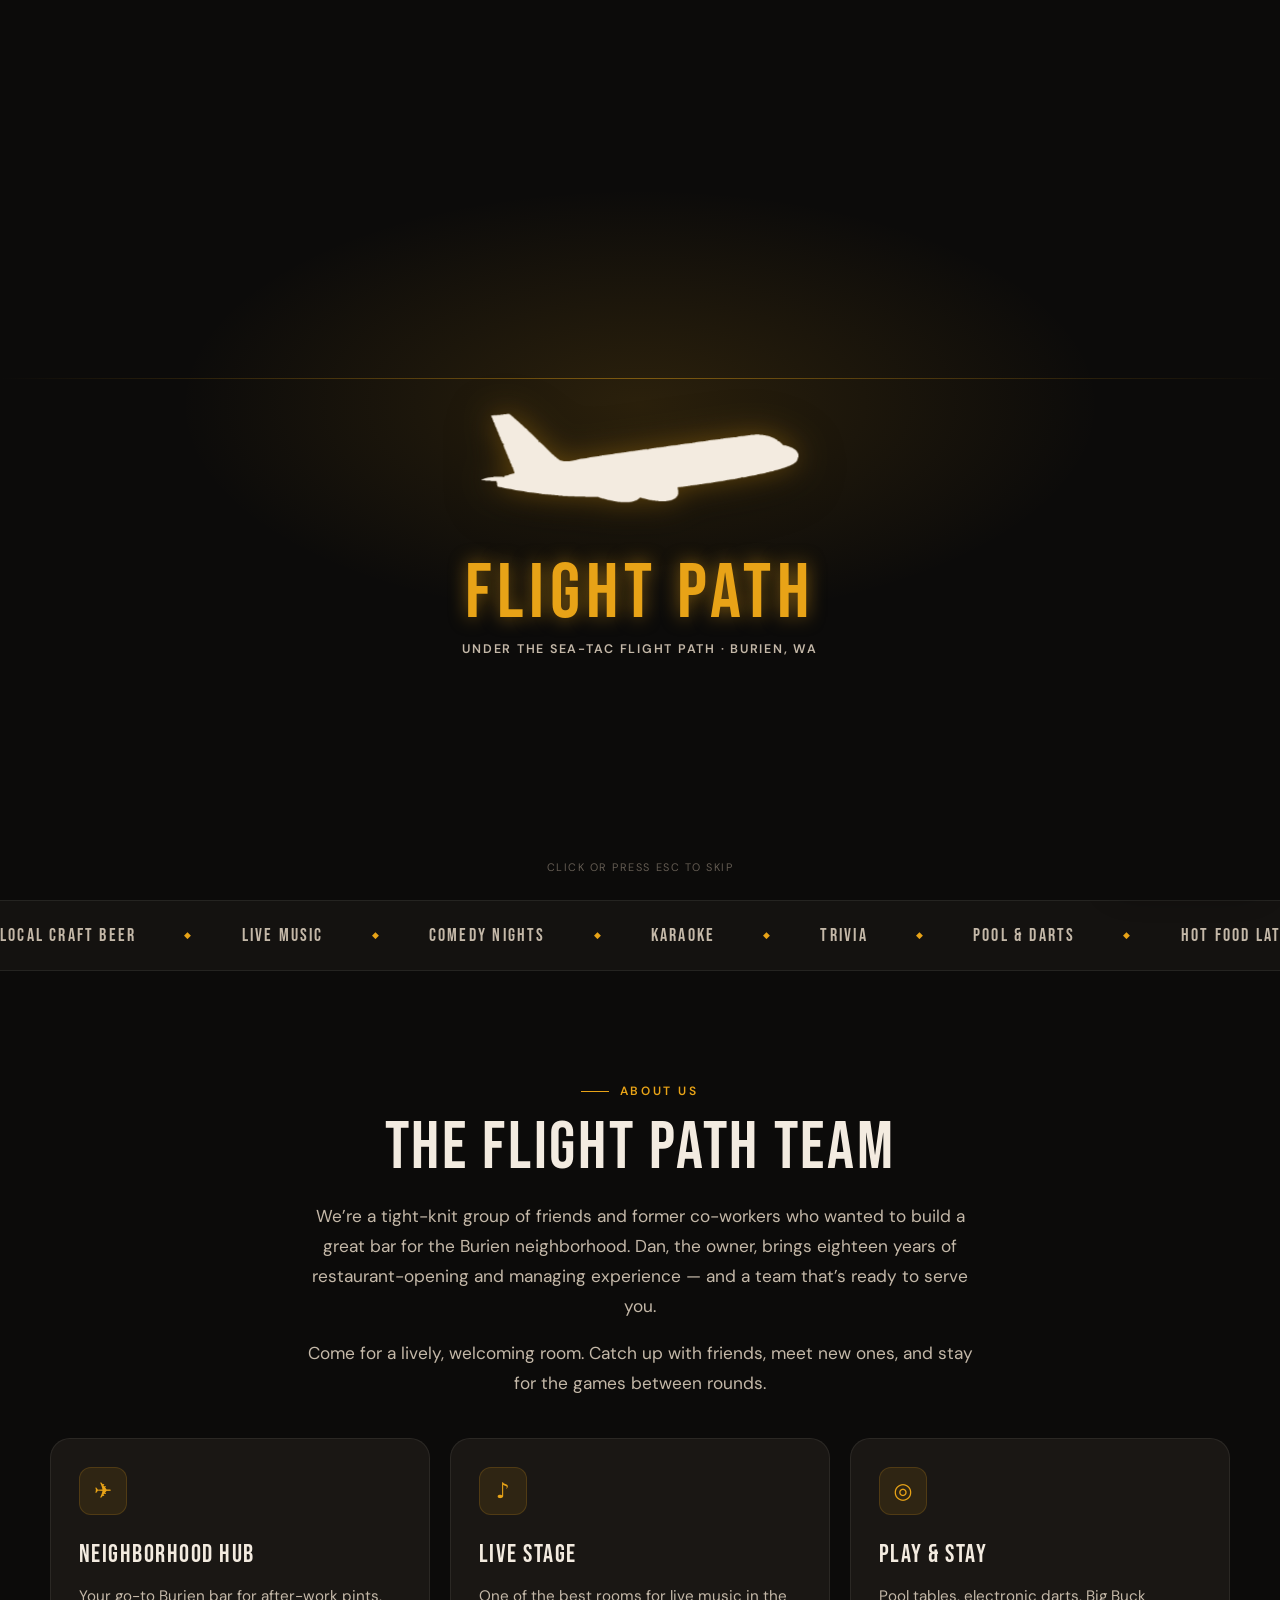
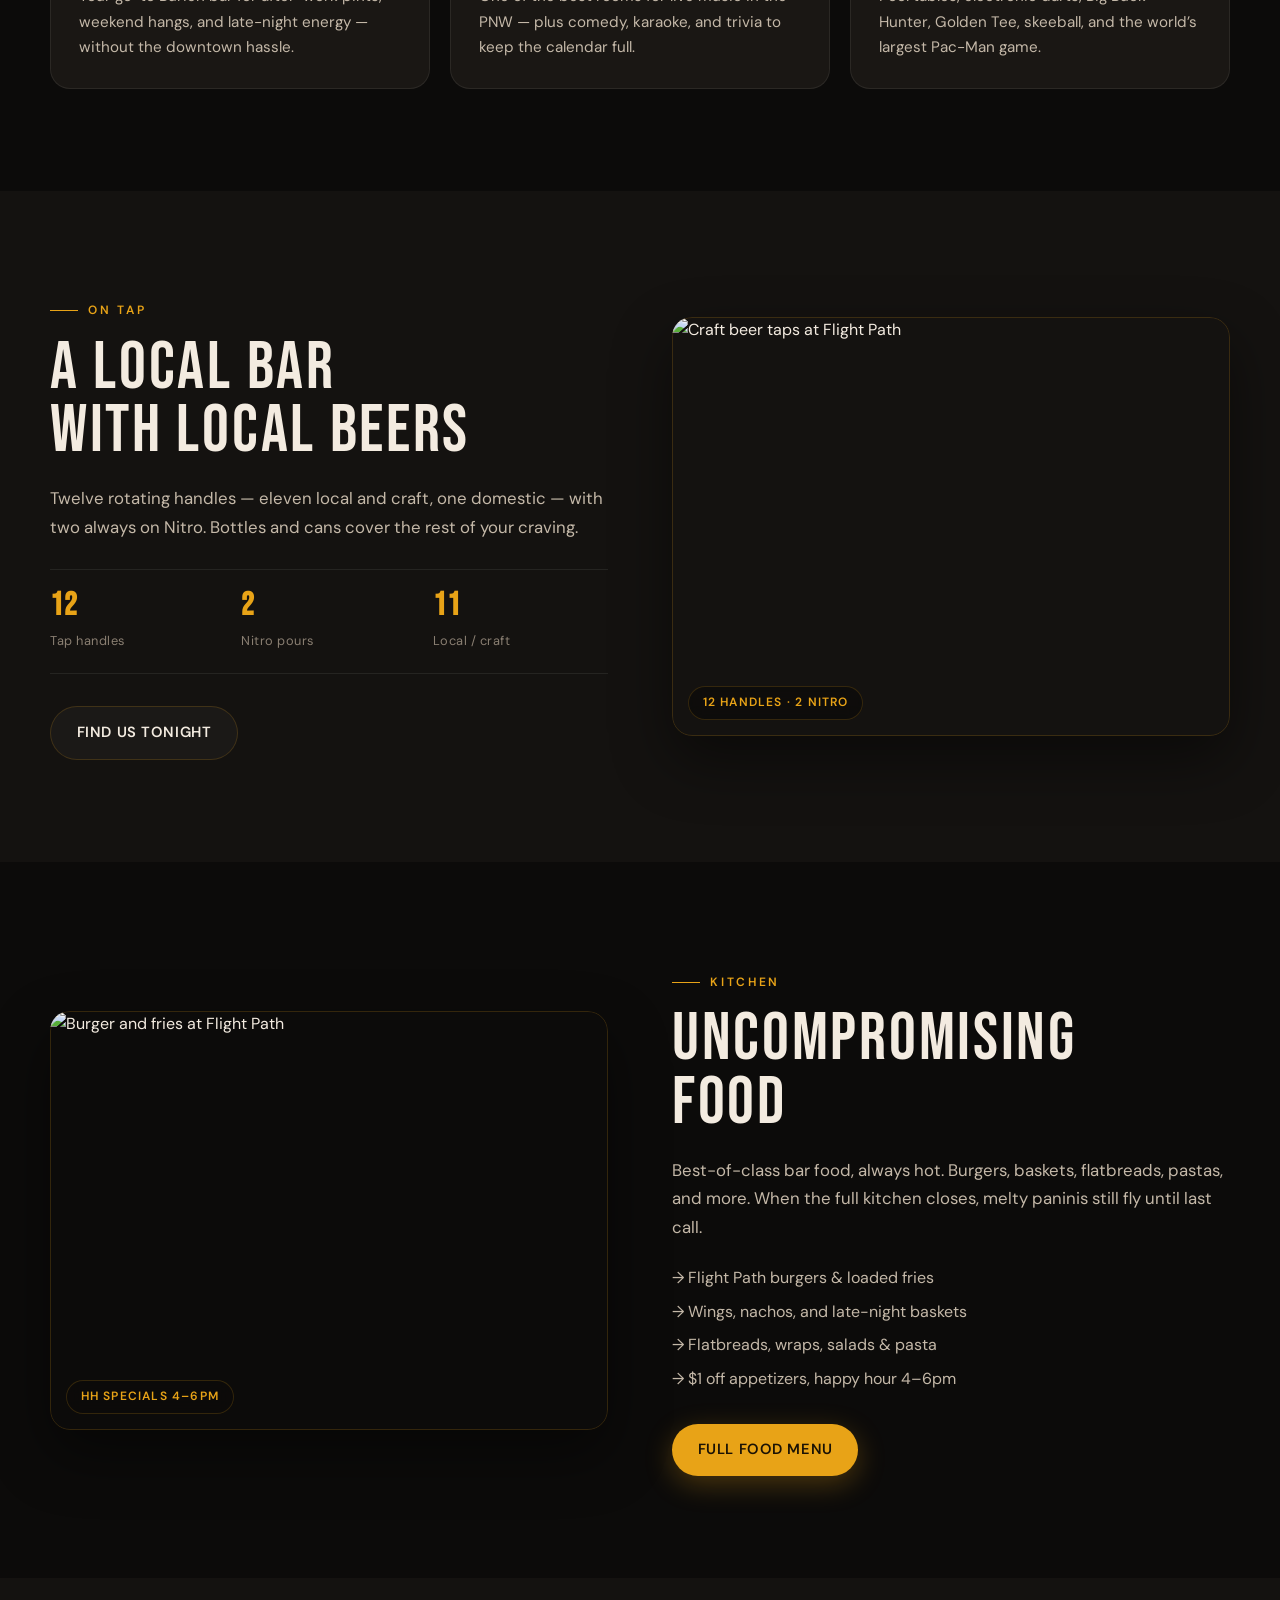
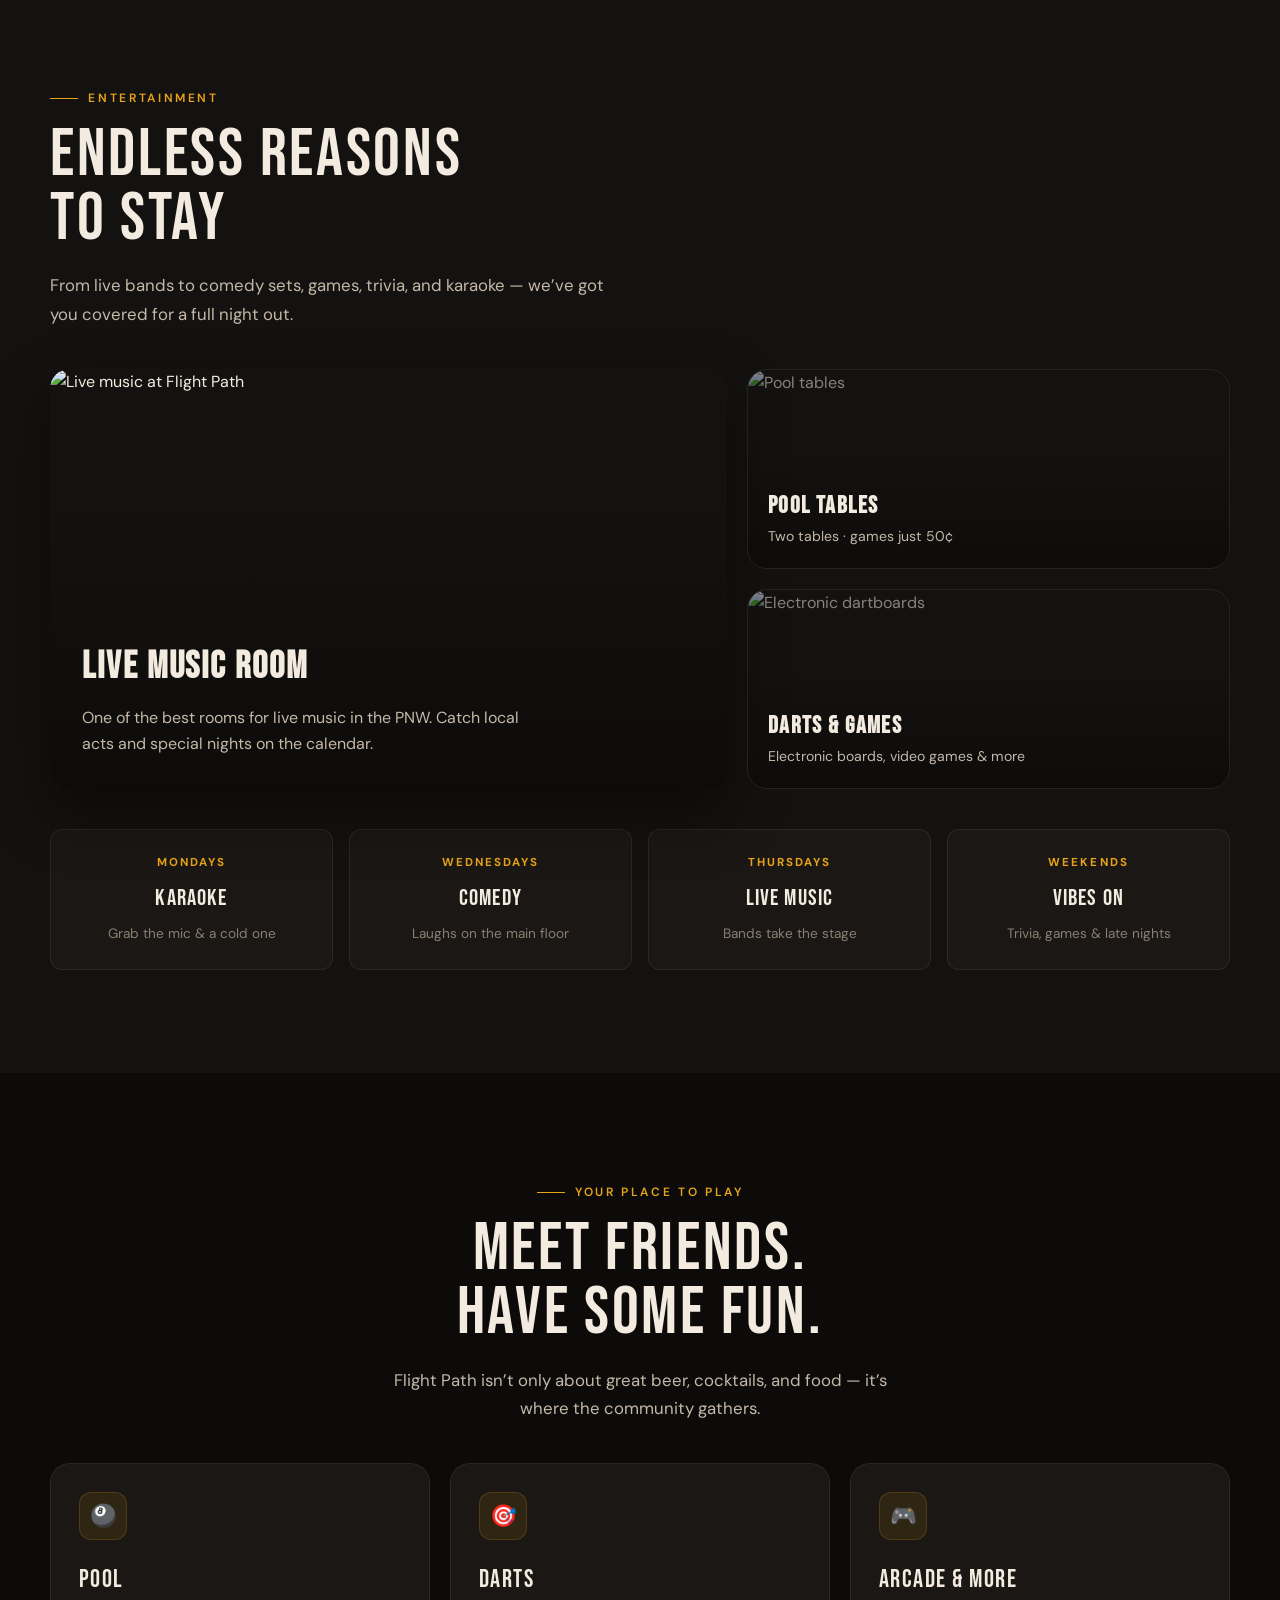
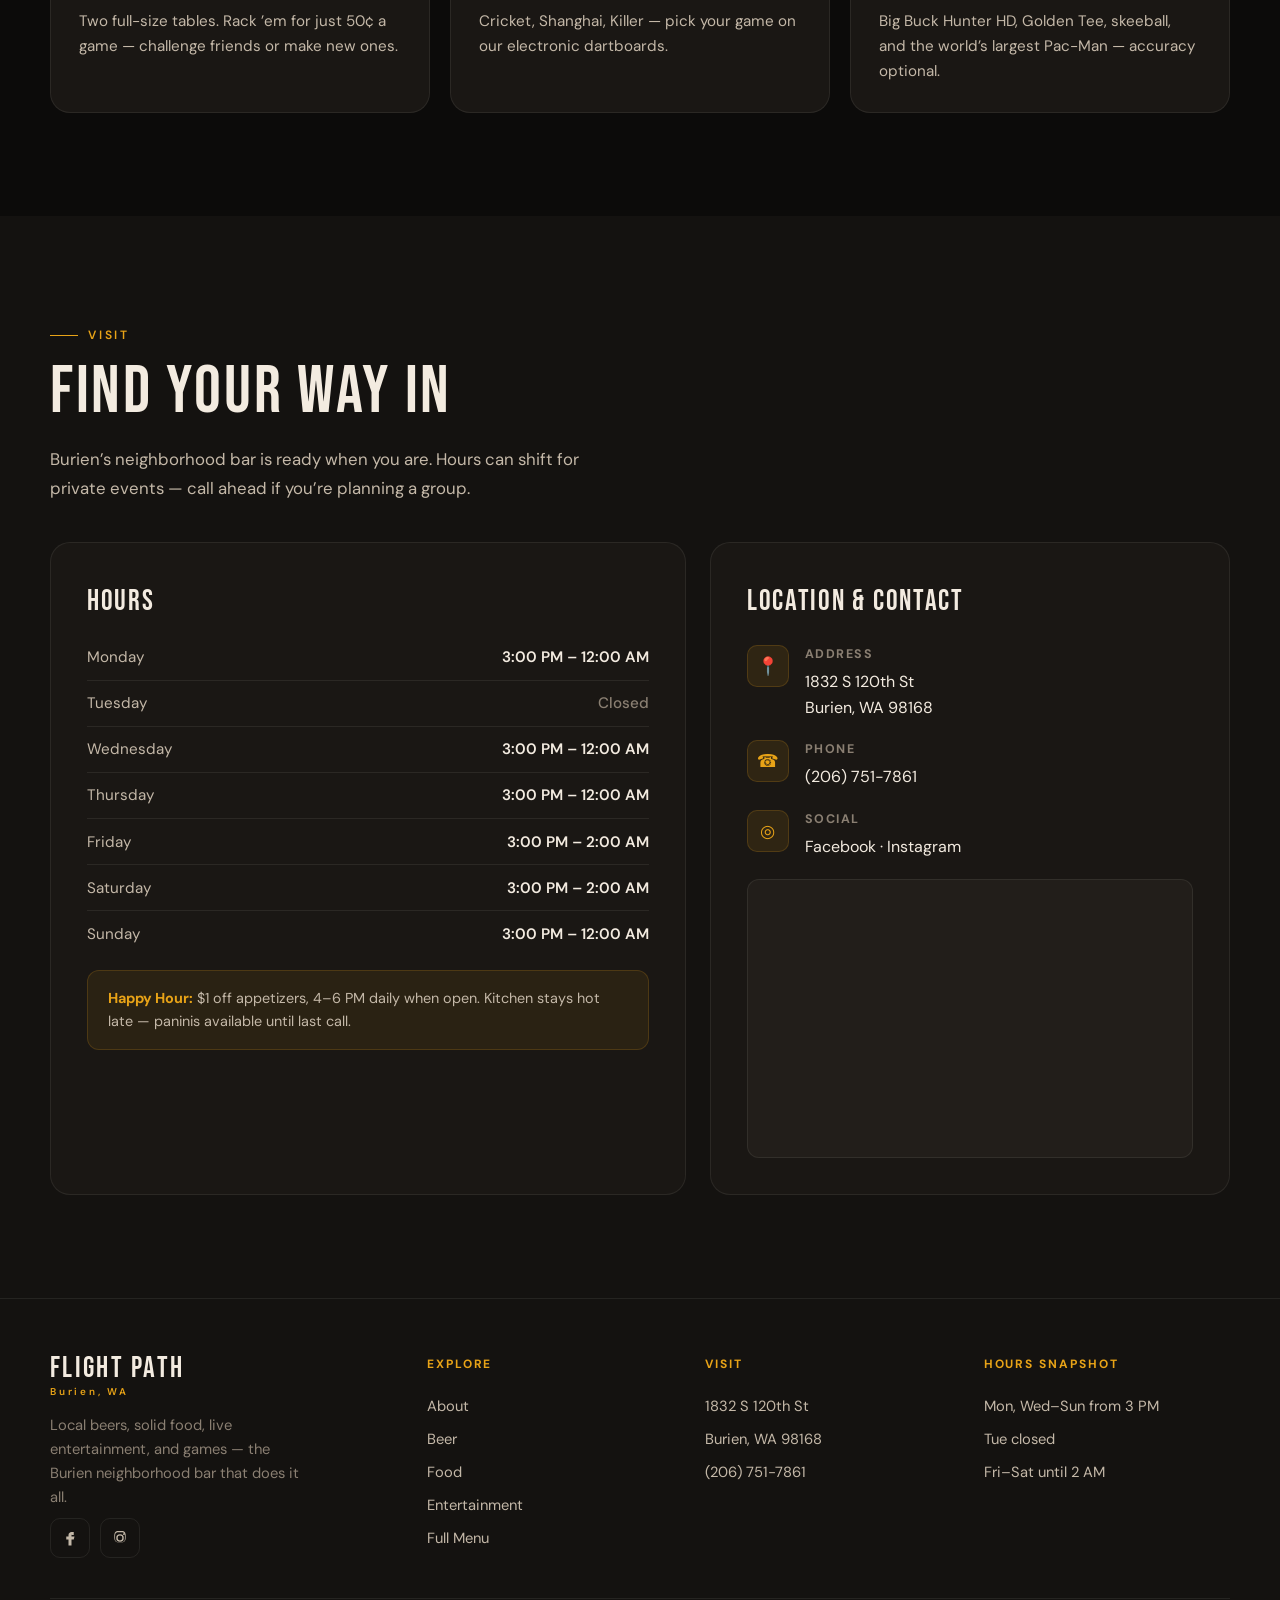
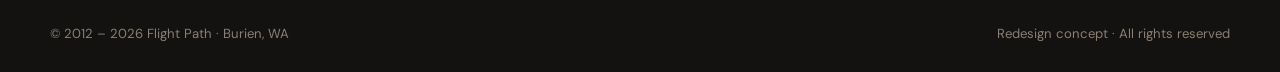
==== commit e839a264: "Add floating showcase button back to hub on v1–v3. Fixed button on each version home page links to t" ====
--- a/v2/index.html
+++ b/v2/index.html
@@ -475,6 +475,11 @@
     </div>
   </footer>
 
+  <a class="showcase-fab" href="../index.html" title="Back to all versions">
+    <span class="showcase-fab-icon" aria-hidden="true">⌂</span>
+    <span class="showcase-fab-label">All versions</span>
+  </a>
+
   <script src="script.js"></script>
 </body>
 </html>
--- a/v2/styles.css
+++ b/v2/styles.css
@@ -1830,6 +1830,55 @@
 }
 
 
+/* ---- Showcase floating button (back to hub) ---- */
+.showcase-fab {
+  position: fixed;
+  right: max(1rem, env(safe-area-inset-right, 0px));
+  bottom: max(1rem, env(safe-area-inset-bottom, 0px));
+  z-index: 9000;
+  display: inline-flex;
+  align-items: center;
+  gap: 0.5rem;
+  padding: 0.75rem 1.1rem;
+  border-radius: 999px;
+  background: var(--amber);
+  color: #1a1205;
+  font-weight: 700;
+  font-size: 0.82rem;
+  letter-spacing: 0.04em;
+  text-transform: uppercase;
+  text-decoration: none;
+  box-shadow: 0 8px 28px rgba(0, 0, 0, 0.4), 0 0 0 1px rgba(232, 163, 23, 0.35);
+  transition: transform 0.2s var(--ease), box-shadow 0.2s;
+}
+
+.showcase-fab:hover {
+  transform: translateY(-2px);
+  box-shadow: 0 12px 32px rgba(232, 163, 23, 0.35);
+}
+
+.showcase-fab-icon {
+  font-size: 1.1rem;
+  line-height: 1;
+}
+
+@media (max-width: 480px) {
+  .showcase-fab-label {
+    position: absolute;
+    width: 1px;
+    height: 1px;
+    overflow: hidden;
+    clip: rect(0, 0, 0, 0);
+  }
+
+  .showcase-fab {
+    width: 52px;
+    height: 52px;
+    padding: 0;
+    justify-content: center;
+  }
+}
+
 /* Accessibility */
 :focus-visible {
   outline: 2px solid var(--amber);
